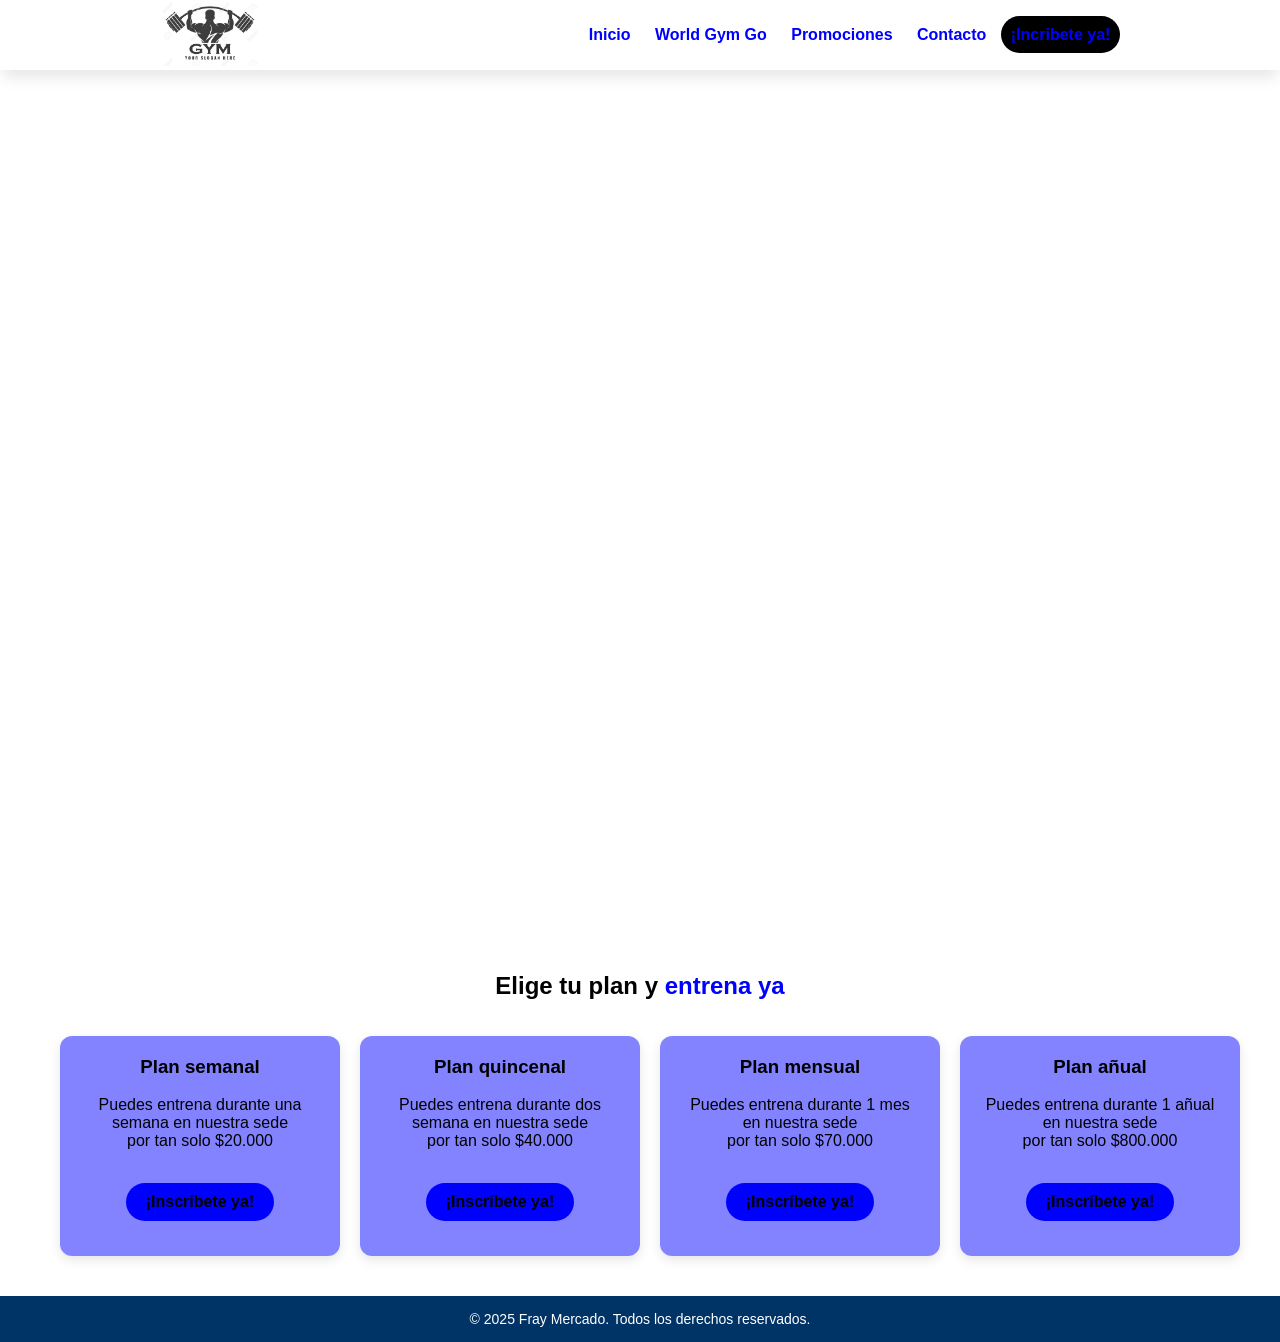
==== index.html @ 9b2919fa "Primer Parte" ====
<!DOCTYPE html>
<html lang="en">

<head>
    <meta charset="UTF-8">
    <meta name="viewport" content="width=device-width, initial-scale=1.0">
    <title>Document</title>
    <link rel="stylesheet" href="estilo.css">
     <link rel="stylesheet" href="https://cdnjs.cloudflare.com/ajax/libs/font-awesome/6.6.0/css/all.min.css">
</head>

<body>

    <header>
        <nav class="menu desktop">

            <div><a href="index.html"><img
                        src="assets/148304791-fitness-logo-design-template-design-for-gym-and-fitness-club.jpg"
                        alt=""></a></div>

            <ul>
                <li><a href="#">Inicio</a></li>
                <li><a href="#">World Gym Go</a></li>
                <li><a href="#">Promociones</a></li>
                <li><a href="#">Contacto</a></li>
                <li id="Inscribete"><a href="#">¡Incribete ya!</a></li>
            </ul>

    </nav>

        <nav class="menu mobile">

      <div><a href="index.html"><img src="assets/148304791-fitness-logo-design-template-design-for-gym-and-fitness-club.jpg" alt=""></a></div>

            <ul>
                <li><a href="#"><i class="fa-solid fa-house"></i></a></li>
                <li><a href="#"><i class="fa-solid fa-dumbbell"></i></a></li>
                <li><a href="#"><i class="fa-solid fa-tag"></i></a></li>
                <li><a href="#"><i class="fa-regular fa-phone"></i></a></li>
                <li id="Inscribete"><a href="#"><i class="fa-solid fa-sort-down"></i></a></li>
            </ul>

    </nav>

    </header>

    <div id="fondo"></div>
    <br><br><br><br>

    <h2>Elige tu plan y <span style="color: blue;">entrena ya</span></h2>
    <br><br>
    <section id="planes">

        <br><br>

        <div class="plan semanal">
            <h3>Plan semanal </h3><br>
            <p>Puedes entrena durante una semana en nuestra sede</p>
            <p class="price">por tan solo $20.000 <br><br></p>
            <a href="#" class="btn">¡Inscríbete ya!</a>
        </div>
        <div class="plan quincenal">
            <h3>Plan quincenal </h3><br>
            <p>Puedes entrena durante dos semana en nuestra sede</p>
            <p class="price">por tan solo $40.000 <br><br></p>
            <a href="#" class="btn">¡Inscríbete ya!</a>
        </div>

        <div class="plan mensual">
            <h3>Plan mensual </h3><br>
            <p>Puedes entrena durante 1 mes en nuestra sede</p>
            <p class="price">por tan solo $70.000 <br><br></p>
            <a href="#" class="btn">¡Inscríbete ya!</a>
        </div>

        <div class="plan añual">
            <h3>Plan añual </h3><br>
            <p>Puedes entrena durante 1 añual en nuestra sede</p>
            <p class="price">por tan solo $800.000 <br><br></p>
            <a href="#" class="btn">¡Inscríbete ya!</a>
        </div>
    </section>



    <footer>
        <p>&copy; 2025 Fray Mercado. Todos los derechos reservados.</p>
    </footer>

</body>

</html>
---- estilo.css ----
* {
    margin: 0;
    padding: 0;
    box-sizing: border-box;
    text-decoration: none;
    font-family: Arial, Helvetica, sans-serif;
}

html {
    scroll-behavior: smooth;
}

header {
    width: 100%;
    height: 70px;
    background-color: white;
    display: flex;
    position: fixed;
    top: 0;
    left: 0;
    z-index: 100;
    justify-content: center;
    align-items: center;
    box-shadow: 0px 10px 15px -3px rgba(0, 0, 0, 0.1);
}

header .menu {
    width: 100%;
    height: 100%;
    display: flex;
    justify-content: space-around;
    align-items: center;
}

header .menu img {
    width: 100px;
}

header .menu a {
    color: blue;
}

@media (max-width: 700px) {
    header .menu {
        flex-direction: column;
        justify-content: center;
        align-items: center;
    }

}

.header .menu ul {
    list-style: none;
}

header .menu ul li {
    font-weight: bold;
    display: inline;
    padding: 10px;
}

header .mobile{
    display: none;
    background-color: var(--oscuro);
    box-shadow: 0px 10px 15px -3px rgba(0,0,0,0.1);
}

header .mobile ul li{

    width: 60px;

    margin-top: 20px;

}

header .mobile img{
    margin-top: -40px;
    margin-bottom: -30px;
    justify-self: right;
    display: none;
}

@media (max-width: 700px){
    
    header .mobile{
        display: flex;
    }
}

#Inscribete {
    background: black;
    border-radius: 20px;
    padding: 10px;

}

#Inscribete:hover {
    background: #02c0ff;
}


@media (max-width: 700px) {
    header .desktop {
        display: none;
    }
}



#fondo {
    width: 100%;
    height: 100vh;
    display: flex;
    justify-content: center;
    align-items: center;
    flex-direction: column;
    background-image: url(https://localia.com/wp-content/uploads/2023/09/interior-gimnasio-equipos-scaled.jpg);
    background-repeat: no-repeat;
    background-size: cover;
    background-position: center center;
}

h2 {
    text-align: center;
    align-items: center;
}

#planes {
    display: flex;
    justify-content: center;
    gap: 20px;
    flex-wrap: wrap;
}

.plan {
    background: rgba(0, 0, 255, 0.486);
    border-radius: 12px;
    box-shadow: 0 4px 12px rgba(0, 0, 0, 0.1);
    width: 280px;
    padding: 20px;
    text-align: center;
    transition: transform 0.3s;
}


.btn {
    background: black;
    color: blue;
    border-radius: 15px;
    padding: 8px;
}


.plan:hover {
    transform: scale(1.05);
}

.btn {
    display: inline-block;
    background: blue;
    color: #000;
    font-weight: bold;
    padding: 10px 20px;
    border-radius: 25px;
    text-decoration: none;
    margin: 15px 0;
    transition: background 0.3s;
}

.btn:hover {
    background: #02c0ff;
}

/*pie de pagina*/
footer {
  background: #003366;   
  color: #fff;           
  text-align: center;    
  padding: 15px 0;
  margin-top: 40px;
  font-size: 14px;
}
footer p {
  margin: 0;
}
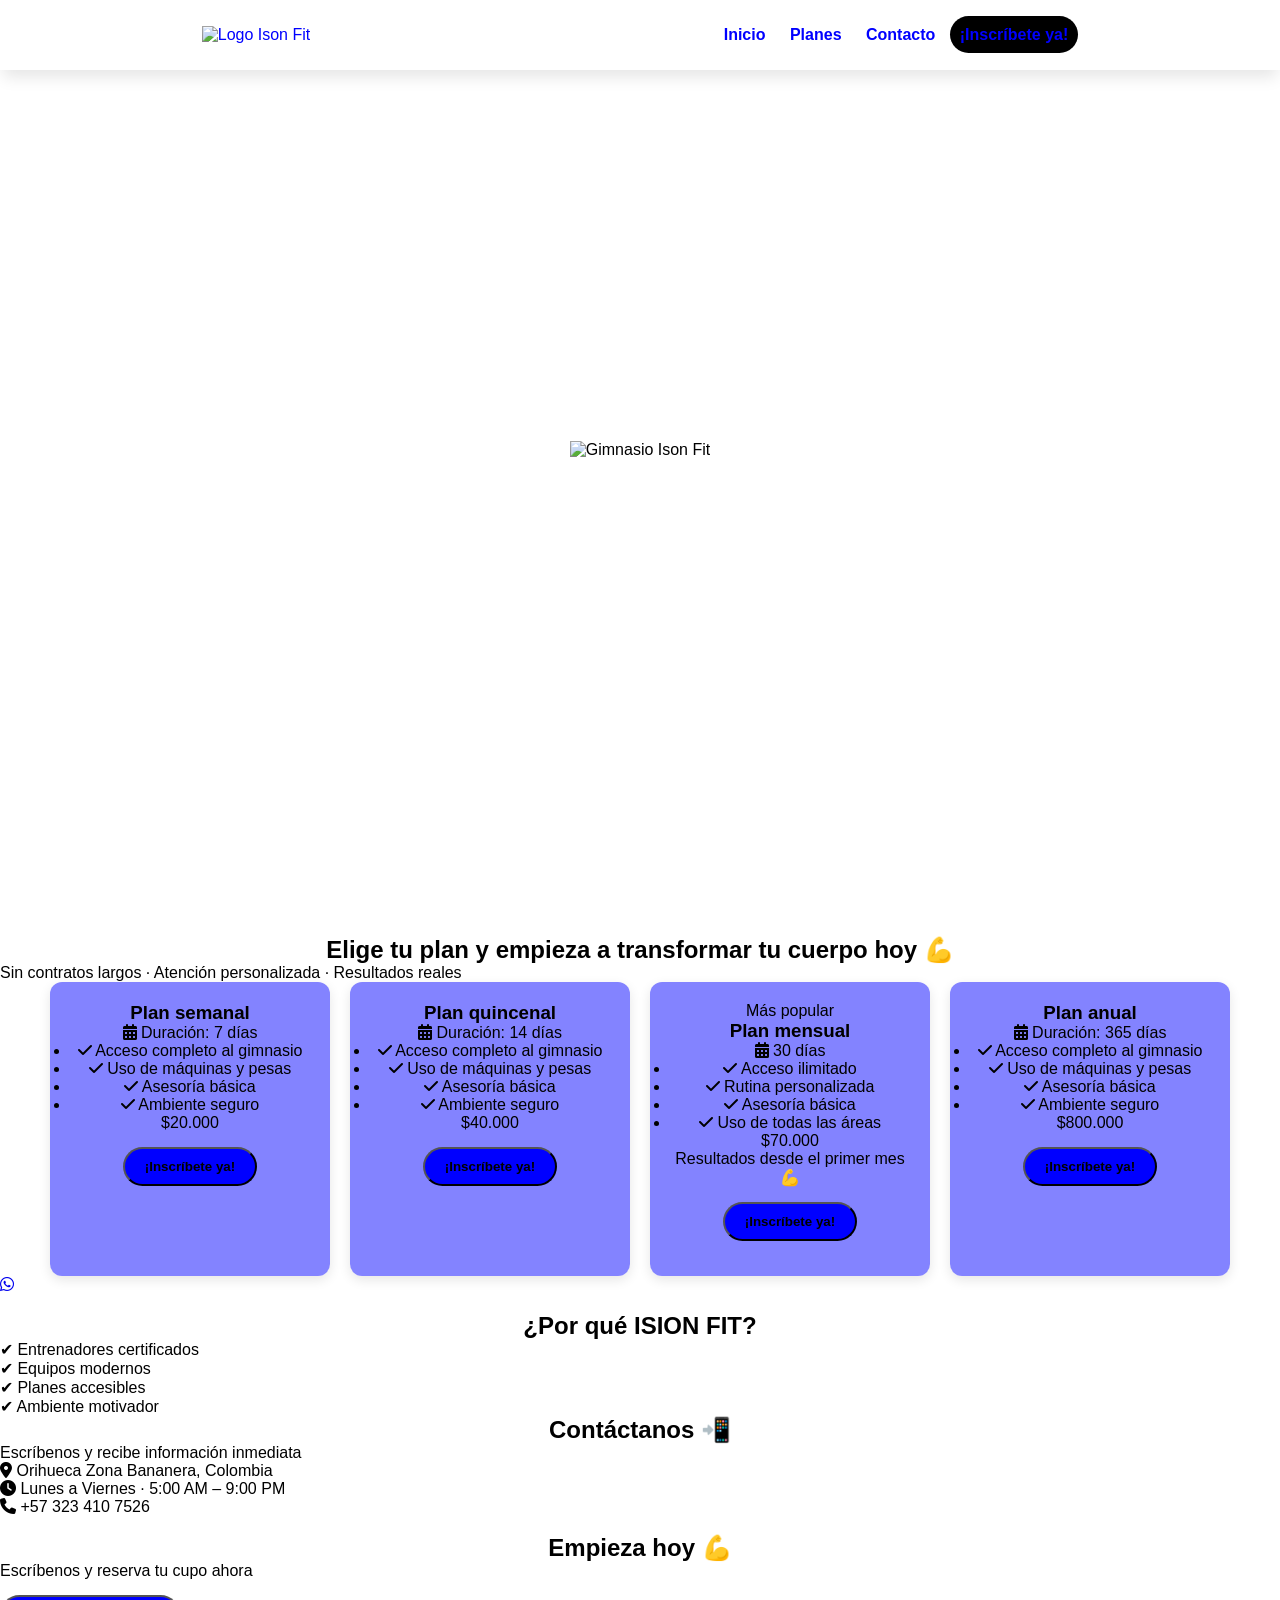
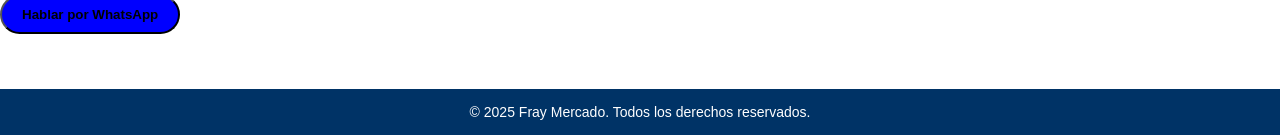
==== commit 83e1de0a: "Revise index.html mejora del index Updated the HTML structure and content for the Ison Fit gym websi" ====
--- a/index.html
+++ b/index.html
@@ -1,92 +1,204 @@
-<!DOCTYPE html>
-<html lang="en">
-
+<!doctype html>
+<html lang="es">
 <head>
-    <meta charset="UTF-8">
-    <meta name="viewport" content="width=device-width, initial-scale=1.0">
-    <title>Document</title>
-    <link rel="stylesheet" href="estilo.css">
-     <link rel="stylesheet" href="https://cdnjs.cloudflare.com/ajax/libs/font-awesome/6.6.0/css/all.min.css">
+    <meta charset="UTF-8" />
+    <meta name="viewport" content="width=device-width, initial-scale=1.0" />
+    <title>Ison Fit | Gimnasio</title>
+
+    <meta name="description"
+        content="Ison Fit Gym: planes accesibles, entrenadores certificados y ambiente motivador. Inscríbete hoy por WhatsApp.">
+
+    <link rel="stylesheet" href="estilo.css" />
+    <link rel="stylesheet"
+        href="https://cdnjs.cloudflare.com/ajax/libs/font-awesome/6.6.0/css/all.min.css" />
 </head>
 
 <body>
 
-    <header>
-        <nav class="menu desktop">
-
-            <div><a href="index.html"><img
-                        src="assets/148304791-fitness-logo-design-template-design-for-gym-and-fitness-club.jpg"
-                        alt=""></a></div>
-
-            <ul>
-                <li><a href="#">Inicio</a></li>
-                <li><a href="#">World Gym Go</a></li>
-                <li><a href="#">Promociones</a></li>
-                <li><a href="#">Contacto</a></li>
-                <li id="Inscribete"><a href="#">¡Incribete ya!</a></li>
-            </ul>
-
+<script>
+const telefono = "573234107526"; // CAMBIA por el número real del gym
+
+function whatsappPlan(plan, precio) {
+    const mensaje = `Hola 👋
+Vi la página de ISION FIT 💪
+
+Quiero inscribirme al ${plan}
+💰 Precio: $${precio}
+
+¿Me puedes contar horarios y promociones?`;
+
+    const url = `https://wa.me/${telefono}?text=${encodeURIComponent(mensaje)}`;
+    window.open(url, "_blank");
+}
+</script>
+
+<header>
+    <nav class="menu desktop">
+        <div>
+            <a href="index.html">
+                <img src="assets/logotipo_dia.jpeg" alt="Logo Ison Fit">
+            </a>
+        </div>
+
+        <ul>
+            <li><a href="#">Inicio</a></li>
+            <li><a href="#planes">Planes</a></li>
+            <li><a href="#contacto">Contacto</a></li>
+            <li id="Inscribete">
+                <a onclick="whatsappPlan('Inscripción general', 'Consultar')">
+                    ¡Inscríbete ya!
+                </a>
+            </li>
+        </ul>
     </nav>
 
-        <nav class="menu mobile">
-
-      <div><a href="index.html"><img src="assets/148304791-fitness-logo-design-template-design-for-gym-and-fitness-club.jpg" alt=""></a></div>
-
-            <ul>
-                <li><a href="#"><i class="fa-solid fa-house"></i></a></li>
-                <li><a href="#"><i class="fa-solid fa-dumbbell"></i></a></li>
-                <li><a href="#"><i class="fa-solid fa-tag"></i></a></li>
-                <li><a href="#"><i class="fa-regular fa-phone"></i></a></li>
-                <li id="Inscribete"><a href="#"><i class="fa-solid fa-sort-down"></i></a></li>
-            </ul>
-
+    <nav class="menu mobile">
+        <div>
+            <img src="assets/logotipo_dia.jpeg" alt="Logo Ison Fit">
+        </div>
+
+        <ul>
+            <li><i class="fa-solid fa-house"></i></li>
+            <li><i class="fa-solid fa-dumbbell"></i></li>
+            <li><i class="fa-solid fa-phone"></i></li>
+            <li id="Inscribete"><i class="fa-solid fa-sort-down"></i></li>
+        </ul>
     </nav>
-
-    </header>
-
-    <div id="fondo"></div>
-    <br><br><br><br>
-
-    <h2>Elige tu plan y <span style="color: blue;">entrena ya</span></h2>
-    <br><br>
-    <section id="planes">
-
-        <br><br>
-
-        <div class="plan semanal">
-            <h3>Plan semanal </h3><br>
-            <p>Puedes entrena durante una semana en nuestra sede</p>
-            <p class="price">por tan solo $20.000 <br><br></p>
-            <a href="#" class="btn">¡Inscríbete ya!</a>
-        </div>
-        <div class="plan quincenal">
-            <h3>Plan quincenal </h3><br>
-            <p>Puedes entrena durante dos semana en nuestra sede</p>
-            <p class="price">por tan solo $40.000 <br><br></p>
-            <a href="#" class="btn">¡Inscríbete ya!</a>
-        </div>
-
-        <div class="plan mensual">
-            <h3>Plan mensual </h3><br>
-            <p>Puedes entrena durante 1 mes en nuestra sede</p>
-            <p class="price">por tan solo $70.000 <br><br></p>
-            <a href="#" class="btn">¡Inscríbete ya!</a>
-        </div>
-
-        <div class="plan añual">
-            <h3>Plan añual </h3><br>
-            <p>Puedes entrena durante 1 añual en nuestra sede</p>
-            <p class="price">por tan solo $800.000 <br><br></p>
-            <a href="#" class="btn">¡Inscríbete ya!</a>
-        </div>
-    </section>
-
-
-
-    <footer>
-        <p>&copy; 2025 Fray Mercado. Todos los derechos reservados.</p>
-    </footer>
+</header>
+
+<div id="fondo">
+    <img src="assets/fondo_1.jpeg" alt="Gimnasio Ison Fit">
+</div>
+<br><br>
+<h2>Elige tu plan y empieza a transformar tu cuerpo hoy 💪</h2>
+<p>Sin contratos largos · Atención personalizada · Resultados reales</p>
+
+<section id="planes">
+
+    <div class="plan">
+        <h3>Plan semanal</h3>
+        <p class="duracion">
+  <i class="fa-solid fa-calendar-days"></i> Duración: 7 días
+</p>
+<ul class="plan-beneficios">
+  <li><i class="fa-solid fa-check"></i> Acceso completo al gimnasio</li>
+  <li><i class="fa-solid fa-check"></i> Uso de máquinas y pesas</li>
+  <li><i class="fa-solid fa-check"></i> Asesoría básica</li>
+  <li><i class="fa-solid fa-check"></i> Ambiente seguro</li>
+</ul>
+
+
+        <p class="price"> $20.000</p>
+        <button onclick="whatsappPlan('Plan semanal', 20000)" class="btn">
+            ¡Inscríbete ya!
+        </button>
+    </div>
+
+    <div class="plan">
+        <h3>Plan quincenal</h3>
+        <p class="duracion">
+  <i class="fa-solid fa-calendar-days"></i> Duración: 14 días
+</p>
+<ul class="plan-beneficios">
+  <li><i class="fa-solid fa-check"></i> Acceso completo al gimnasio</li>
+  <li><i class="fa-solid fa-check"></i> Uso de máquinas y pesas</li>
+  <li><i class="fa-solid fa-check"></i> Asesoría básica</li>
+  <li><i class="fa-solid fa-check"></i> Ambiente seguro</li>
+</ul></p>
+
+
+
+        <p class="price">$40.000</p>
+        <button onclick="whatsappPlan('Plan quincenal', 40000)" class="btn">
+            ¡Inscríbete ya!
+        </button>
+    </div>
+
+<div class="plan destacado">
+  <span class="badge">Más popular</span>
+  <h3>Plan mensual</h3>
+
+  <p class="duracion">
+    <i class="fa-solid fa-calendar-days"></i> 30 días
+  </p>
+
+  <ul class="plan-beneficios">
+    <li><i class="fa-solid fa-check"></i> Acceso ilimitado</li>
+    <li><i class="fa-solid fa-check"></i> Rutina personalizada</li>
+    <li><i class="fa-solid fa-check"></i> Asesoría básica</li>
+    <li><i class="fa-solid fa-check"></i> Uso de todas las áreas</li>
+  </ul>
+
+  <p class="price">$70.000</p>
+
+  <p class="promesa">Resultados desde el primer mes 💪</p>
+
+  <button class="btn" onclick="whatsappPlan('Plan mensual', 70000)">
+    ¡Inscríbete ya!
+  </button>
+</div>
+
+
+    <div class="plan">
+        <h3>Plan anual</h3>
+        <p class="duracion">
+  <i class="fa-solid fa-calendar-days"></i> Duración: 365 días
+</p>
+<ul class="plan-beneficios">
+  <li><i class="fa-solid fa-check"></i> Acceso completo al gimnasio</li>
+  <li><i class="fa-solid fa-check"></i> Uso de máquinas y pesas</li>
+  <li><i class="fa-solid fa-check"></i> Asesoría básica</li>
+  <li><i class="fa-solid fa-check"></i> Ambiente seguro</li>
+</ul>
+
+
+        <p class="price"> $800.000</p>
+        <button onclick="whatsappPlan('Plan anual', 800000)" class="btn">
+            ¡Inscríbete ya!
+        </button>
+    </div>
+
+</section>
+
+<a href="https://wa.me/573234107526" class="whatsapp-float" target="_blank">
+    <i class="fa-brands fa-whatsapp"></i>
+</a>
+<br><br>
+<section class="beneficios">
+    <h2>¿Por qué ISION FIT?</h2>
+    <ul>
+        <li>✔ Entrenadores certificados</li>
+        <li>✔ Equipos modernos</li>
+        <li>✔ Planes accesibles</li>
+        <li>✔ Ambiente motivador</li>
+    </ul>
+</section>
+
+<section id="contacto" class="contacto">
+  <h2>Contáctanos 📲</h2>
+  <p>Escríbenos y recibe información inmediata</p>
+
+  <div class="contacto-info">
+    <p><i class="fa-solid fa-location-dot"></i> Orihueca Zona Bananera, Colombia</p>
+    <p><i class="fa-solid fa-clock"></i> Lunes a Viernes · 5:00 AM – 9:00 PM</p>
+    <p><i class="fa-solid fa-phone"></i> +57 323 410 7526</p>
+  </div>
+</section>
+
+<br>
+<section class="cta-final">
+    <h2>Empieza hoy 💪</h2>
+    <p>Escríbenos y reserva tu cupo ahora</p>
+    <button onclick="whatsappPlan('Inscripción general', 'Consultar')" class="btn">
+        Hablar por WhatsApp
+    </button>
+</section>
+
+
+
+<footer>
+    <p>&copy; 2025 Fray Mercado. Todos los derechos reservados.</p>
+</footer>
 
 </body>
-
-</html>+</html>
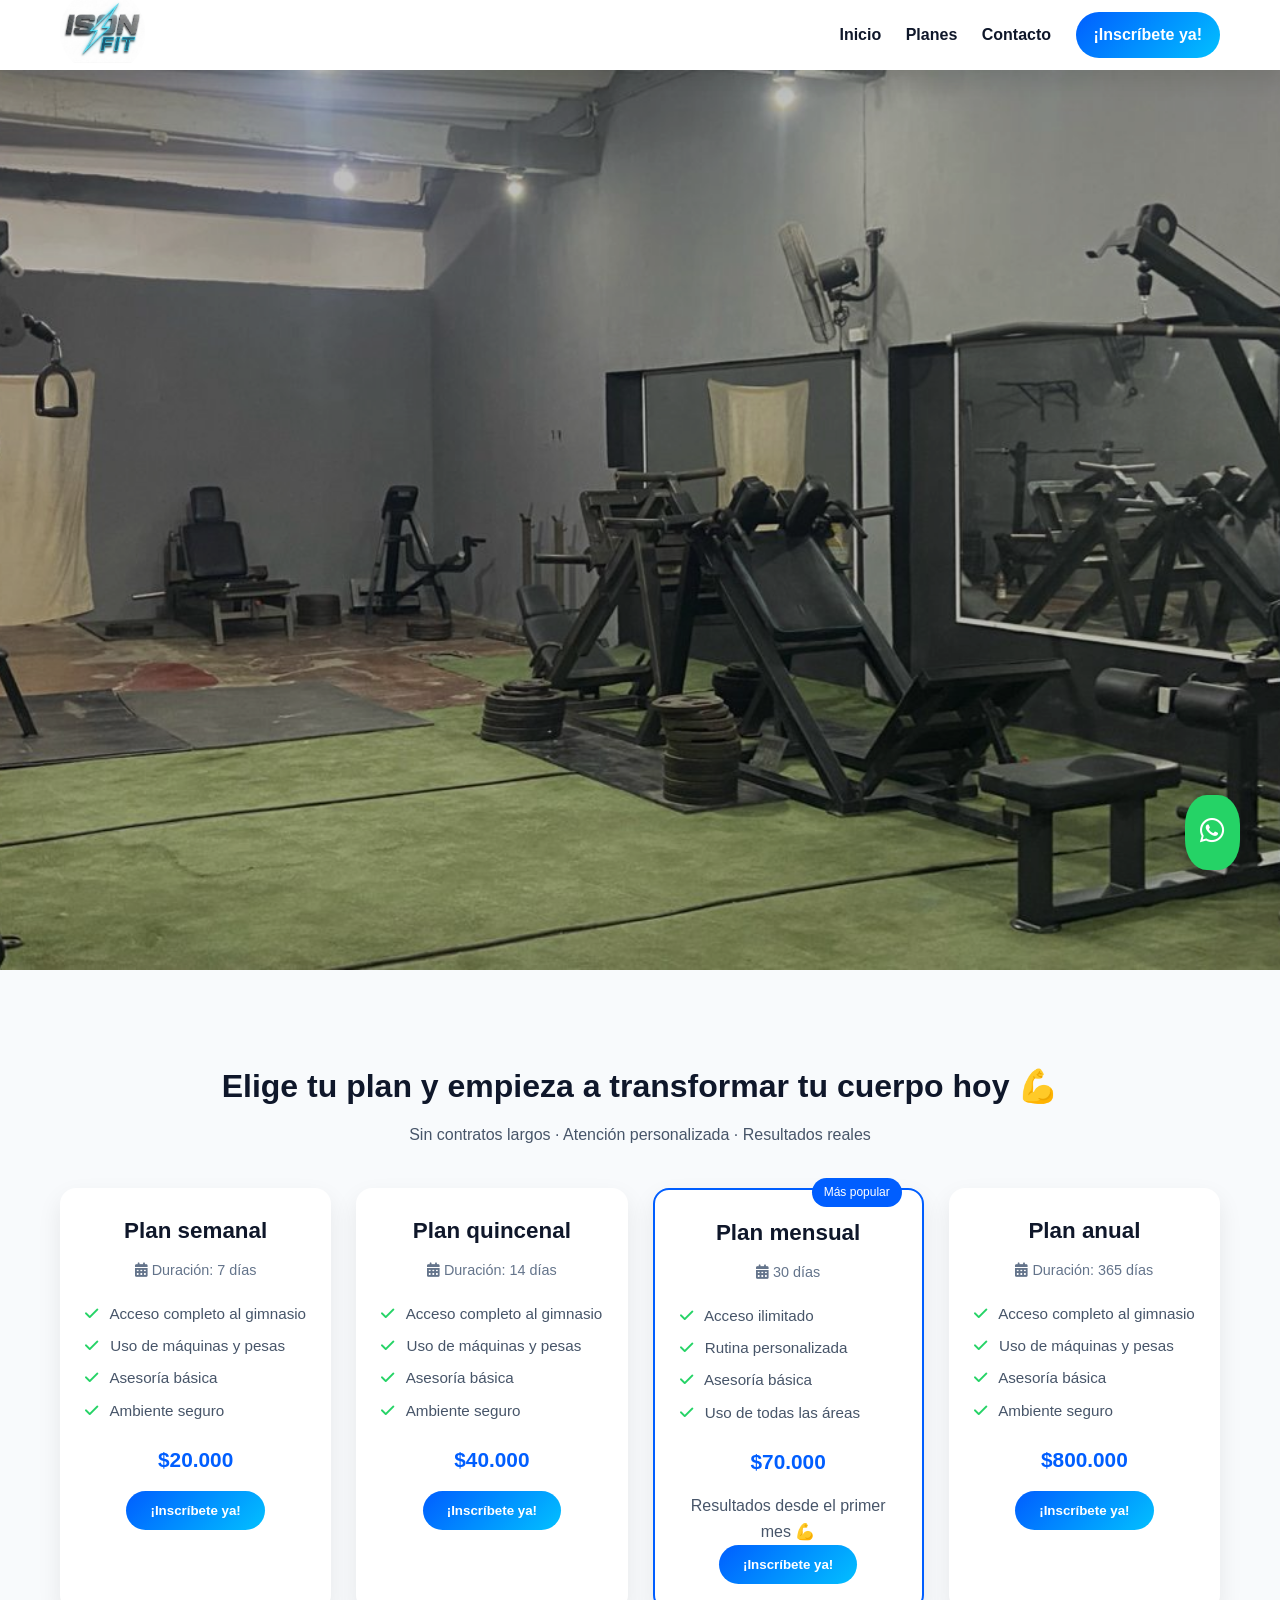
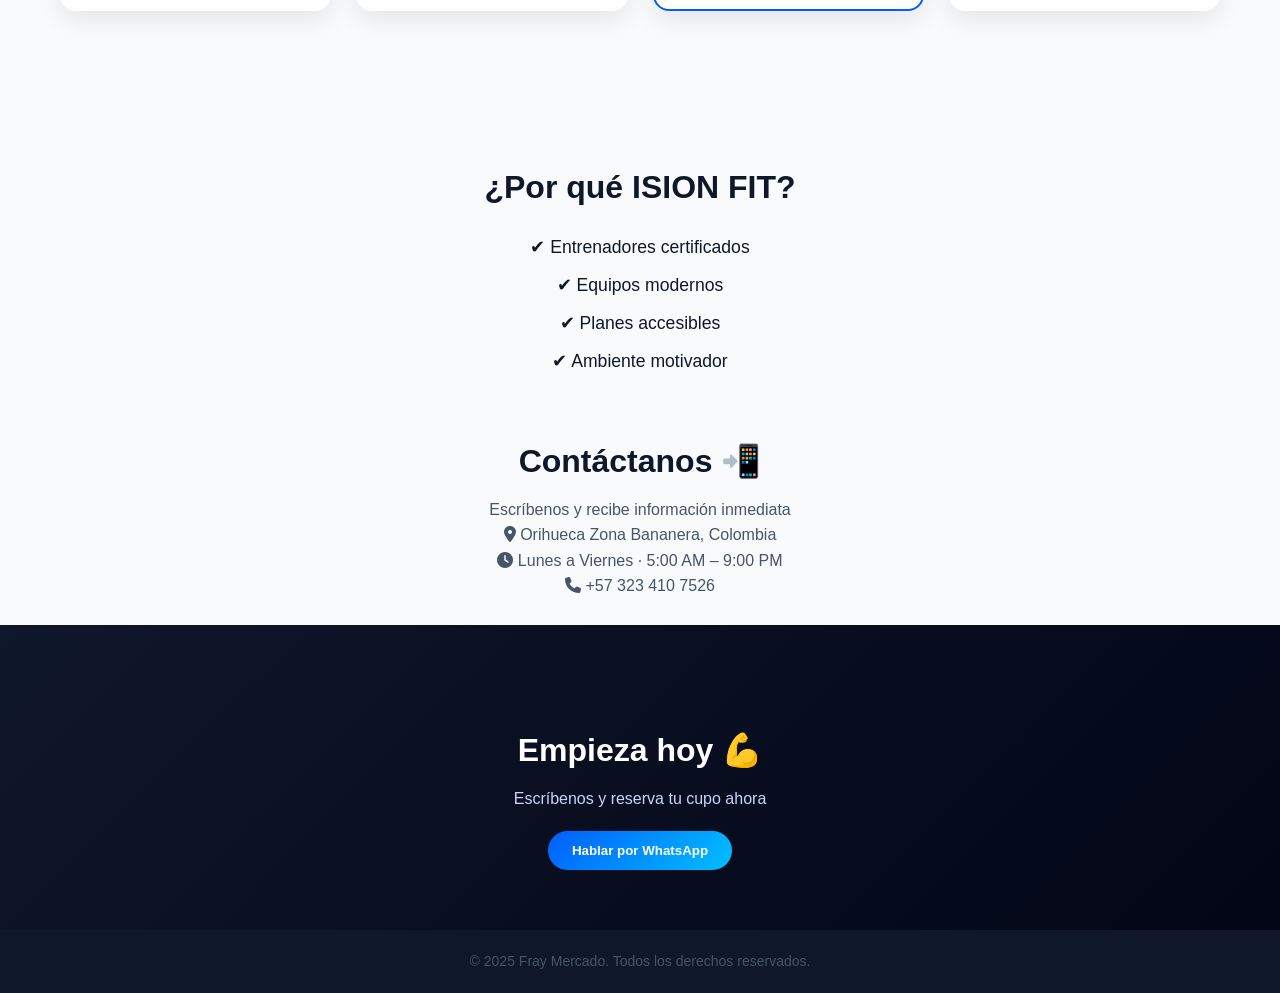
==== commit 75194b8e: "Add links to navigation icons in index.html" ====
--- a/index.html
+++ b/index.html
@@ -58,10 +58,11 @@
         </div>
 
         <ul>
-            <li><i class="fa-solid fa-house"></i></li>
-            <li><i class="fa-solid fa-dumbbell"></i></li>
-            <li><i class="fa-solid fa-phone"></i></li>
-            <li id="Inscribete"><i class="fa-solid fa-sort-down"></i></li>
+            <li><i class="fa-solid fa-house"><a href="#"></a></i></li>
+            <li><i class="fa-solid fa-dumbbell"><a href="#planes"></a></i></li>
+            <li><i class="fa-solid fa-phone"><a href="#contacto"></a></i></li>
+            <li id="Inscribete"><i class="fa-solid fa-sort-down"><a onclick="whatsappPlan('Inscripción general', 'Consultar')">
+                </a></i></li>
         </ul>
     </nav>
 </header>
--- a/estilo.css
+++ b/estilo.css
@@ -1,185 +1,309 @@
+/* =========================
+   VARIABLES (PRO)
+========================= */
+:root {
+    --primary: #005eff;
+    --secondary: #02c0ff;
+    --dark: #0f172a;
+    --light: #f8fafc;
+    --success: #25D366;
+}
+
+/* =========================
+   RESET
+========================= */
 * {
     margin: 0;
     padding: 0;
     box-sizing: border-box;
-    text-decoration: none;
-    font-family: Arial, Helvetica, sans-serif;
+    font-family: "Segoe UI", Arial, Helvetica, sans-serif;
 }
 
 html {
     scroll-behavior: smooth;
 }
 
+body {
+    background: var(--light);
+    color: var(--dark);
+    line-height: 1.6;
+}
+
+/* =========================
+   HEADER / NAV
+========================= */
 header {
     width: 100%;
     height: 70px;
-    background-color: white;
-    display: flex;
+    background: white;
     position: fixed;
     top: 0;
-    left: 0;
     z-index: 100;
-    justify-content: center;
+    box-shadow: 0 10px 20px rgba(0,0,0,0.08);
+}
+
+.menu {
+    max-width: 1200px;
+    margin: auto;
+    height: 100%;
+    padding: 0 20px;
+    display: flex;
+    justify-content: space-between;
     align-items: center;
-    box-shadow: 0px 10px 15px -3px rgba(0, 0, 0, 0.1);
-}
-
-header .menu {
-    width: 100%;
-    height: 100%;
-    display: flex;
-    justify-content: space-around;
-    align-items: center;
-}
-
-header .menu img {
-    width: 100px;
-}
-
-header .menu a {
-    color: blue;
-}
-
-@media (max-width: 700px) {
-    header .menu {
-        flex-direction: column;
-        justify-content: center;
-        align-items: center;
+}
+
+.menu img {
+    width: 85px;
+    height: 85px;
+    border-radius: 50%;
+    object-fit: contain;
+}
+
+.menu ul {
+    list-style: none;
+}
+
+.menu ul li {
+    display: inline-block;
+    margin-left: 20px;
+    font-weight: 600;
+}
+
+.menu a {
+    color: var(--dark);
+    text-decoration: none;
+    transition: color 0.3s;
+}
+
+.menu a:hover {
+    color: var(--primary);
+}
+
+/* CTA NAV */
+#Inscribete {
+    background: linear-gradient(135deg, var(--primary), var(--secondary));
+    padding: 10px 18px;
+    border-radius: 30px;
+}
+
+#Inscribete a {
+    color: white;
+}
+
+#Inscribete:hover {
+    transform: scale(1.05);
+}
+
+/* =========================
+   MOBILE MENU
+========================= */
+.mobile {
+    display: none;
+}
+
+@media (max-width: 768px) {
+    .desktop {
+        display: none;
     }
-
-}
-
-.header .menu ul {
-    list-style: none;
-}
-
-header .menu ul li {
-    font-weight: bold;
-    display: inline;
-    padding: 10px;
-}
-
-header .mobile{
-    display: none;
-    background-color: var(--oscuro);
-    box-shadow: 0px 10px 15px -3px rgba(0,0,0,0.1);
-}
-
-header .mobile ul li{
-
-    width: 60px;
-
-    margin-top: 20px;
-
-}
-
-header .mobile img{
-    margin-top: -40px;
-    margin-bottom: -30px;
-    justify-self: right;
-    display: none;
-}
-
-@media (max-width: 700px){
-    
-    header .mobile{
+    .mobile {
         display: flex;
     }
-}
-
-#Inscribete {
-    background: black;
-    border-radius: 20px;
-    padding: 10px;
-
-}
-
-#Inscribete:hover {
-    background: #02c0ff;
-}
-
-
-@media (max-width: 700px) {
-    header .desktop {
-        display: none;
+
+    .menu ul li {
+        margin-left: 12px;
     }
 }
 
-
-
+/* =========================
+   HERO
+========================= */
 #fondo {
     width: 100%;
     height: 100vh;
-    display: flex;
-    justify-content: center;
-    align-items: center;
-    flex-direction: column;
-    background-image: url(https://localia.com/wp-content/uploads/2023/09/interior-gimnasio-equipos-scaled.jpg);
-    background-repeat: no-repeat;
-    background-size: cover;
-    background-position: center center;
-}
-
+    margin-top: 70px;
+}
+
+#fondo img {
+    width: 100%;
+    height: 100%;
+    object-fit: cover;
+    filter: brightness(0.75);
+}
+
+/* =========================
+   TITULOS
+========================= */
 h2 {
     text-align: center;
-    align-items: center;
-}
-
+    font-size: clamp(1.6rem, 2.5vw, 2.2rem);
+    margin: 40px 0 10px;
+}
+
+p {
+    text-align: center;
+    color: #475569;
+}
+
+/* =========================
+   PLANES
+========================= */
 #planes {
-    display: flex;
-    justify-content: center;
-    gap: 20px;
-    flex-wrap: wrap;
+    max-width: 1200px;
+    margin: 40px auto;
+    padding: 0 20px;
+    display: grid;
+    grid-template-columns: repeat(auto-fit, minmax(260px, 1fr));
+    gap: 25px;
 }
 
 .plan {
-    background: rgba(0, 0, 255, 0.486);
-    border-radius: 12px;
-    box-shadow: 0 4px 12px rgba(0, 0, 0, 0.1);
-    width: 280px;
-    padding: 20px;
-    text-align: center;
-    transition: transform 0.3s;
-}
-
-
-.btn {
-    background: black;
-    color: blue;
-    border-radius: 15px;
-    padding: 8px;
-}
-
+    background: white;
+    border-radius: 16px;
+    padding: 25px;
+    text-align: center;
+    box-shadow: 0 10px 25px rgba(0,0,0,0.08);
+    transition: transform 0.3s, box-shadow 0.3s;
+}
 
 .plan:hover {
-    transform: scale(1.05);
-}
-
+    transform: translateY(-8px);
+    box-shadow: 0 20px 40px rgba(0,0,0,0.15);
+}
+
+.plan h3 {
+    font-size: 1.4rem;
+    margin-bottom: 10px;
+}
+
+.plan .price {
+    font-size: 1.3rem;
+    font-weight: bold;
+    color: var(--primary);
+    margin: 15px 0;
+}
+
+.plan-beneficios {
+  list-style: none;
+  margin: 20px 0;
+  text-align: left;
+}
+
+.plan-beneficios li {
+  margin: 8px 0;
+  font-size: 0.95rem;
+  color: #475569;
+}
+
+.plan-beneficios i {
+  color: var(--success);
+  margin-right: 8px;
+}
+
+.duracion,
+.acceso {
+  font-size: 0.9rem;
+  color: #64748b;
+  margin: 5px 0;
+}
+
+.destacado {
+  border: 2px solid var(--primary);
+  position: relative;
+}
+
+.badge {
+  position: absolute;
+  top: -12px;
+  right: 20px;
+  background: var(--primary);
+  color: white;
+  padding: 5px 12px;
+  font-size: 0.75rem;
+  border-radius: 20px;
+}
+
+
+/* =========================
+   BOTONES
+========================= */
 .btn {
     display: inline-block;
-    background: blue;
-    color: #000;
+    background: linear-gradient(135deg, var(--primary), var(--secondary));
+    color: white;
     font-weight: bold;
-    padding: 10px 20px;
-    border-radius: 25px;
-    text-decoration: none;
-    margin: 15px 0;
-    transition: background 0.3s;
+    padding: 12px 24px;
+    border-radius: 30px;
+    border: none;
+    cursor: pointer;
+    transition: transform 0.2s, box-shadow 0.2s;
 }
 
 .btn:hover {
-    background: #02c0ff;
-}
-
-/*pie de pagina*/
+    transform: scale(1.05);
+    box-shadow: 0 8px 20px rgba(0,0,0,0.2);
+}
+
+/* =========================
+   BENEFICIOS
+========================= */
+.beneficios {
+    max-width: 900px;
+    margin: 60px auto;
+    padding: 0 20px;
+    text-align: center;
+}
+
+.beneficios ul {
+    list-style: none;
+    margin-top: 20px;
+}
+
+.beneficios li {
+    margin: 10px 0;
+    font-size: 1.1rem;
+}
+
+/* =========================
+   CTA FINAL
+========================= */
+.cta-final {
+    background: linear-gradient(135deg, var(--dark), #020617);
+    color: white;
+    padding: 60px 20px;
+    text-align: center;
+}
+
+.cta-final p {
+    color: #cbd5f5;
+    margin-bottom: 20px;
+}
+
+/* =========================
+   WHATSAPP FLOAT
+========================= */
+.whatsapp-float {
+    position: fixed;
+    bottom: 30px;
+    right: 40px;
+    background: var(--success);
+    color: white;
+    font-size: 28px;
+    padding: 15px;
+    border-radius: 40%;
+    box-shadow: 0 10px 25px rgba(0,0,0,0.25);
+    z-index: 200;
+}
+
+/* =========================
+   FOOTER
+========================= */
 footer {
-  background: #003366;   
-  color: #fff;           
-  text-align: center;    
-  padding: 15px 0;
-  margin-top: 40px;
-  font-size: 14px;
-}
-footer p {
+    background: var(--dark);
+    color: #cbd5f5;
+    text-align: center;
+    padding: 20px;
+    font-size: 14px;
+}
+
   margin: 0;
-}+}
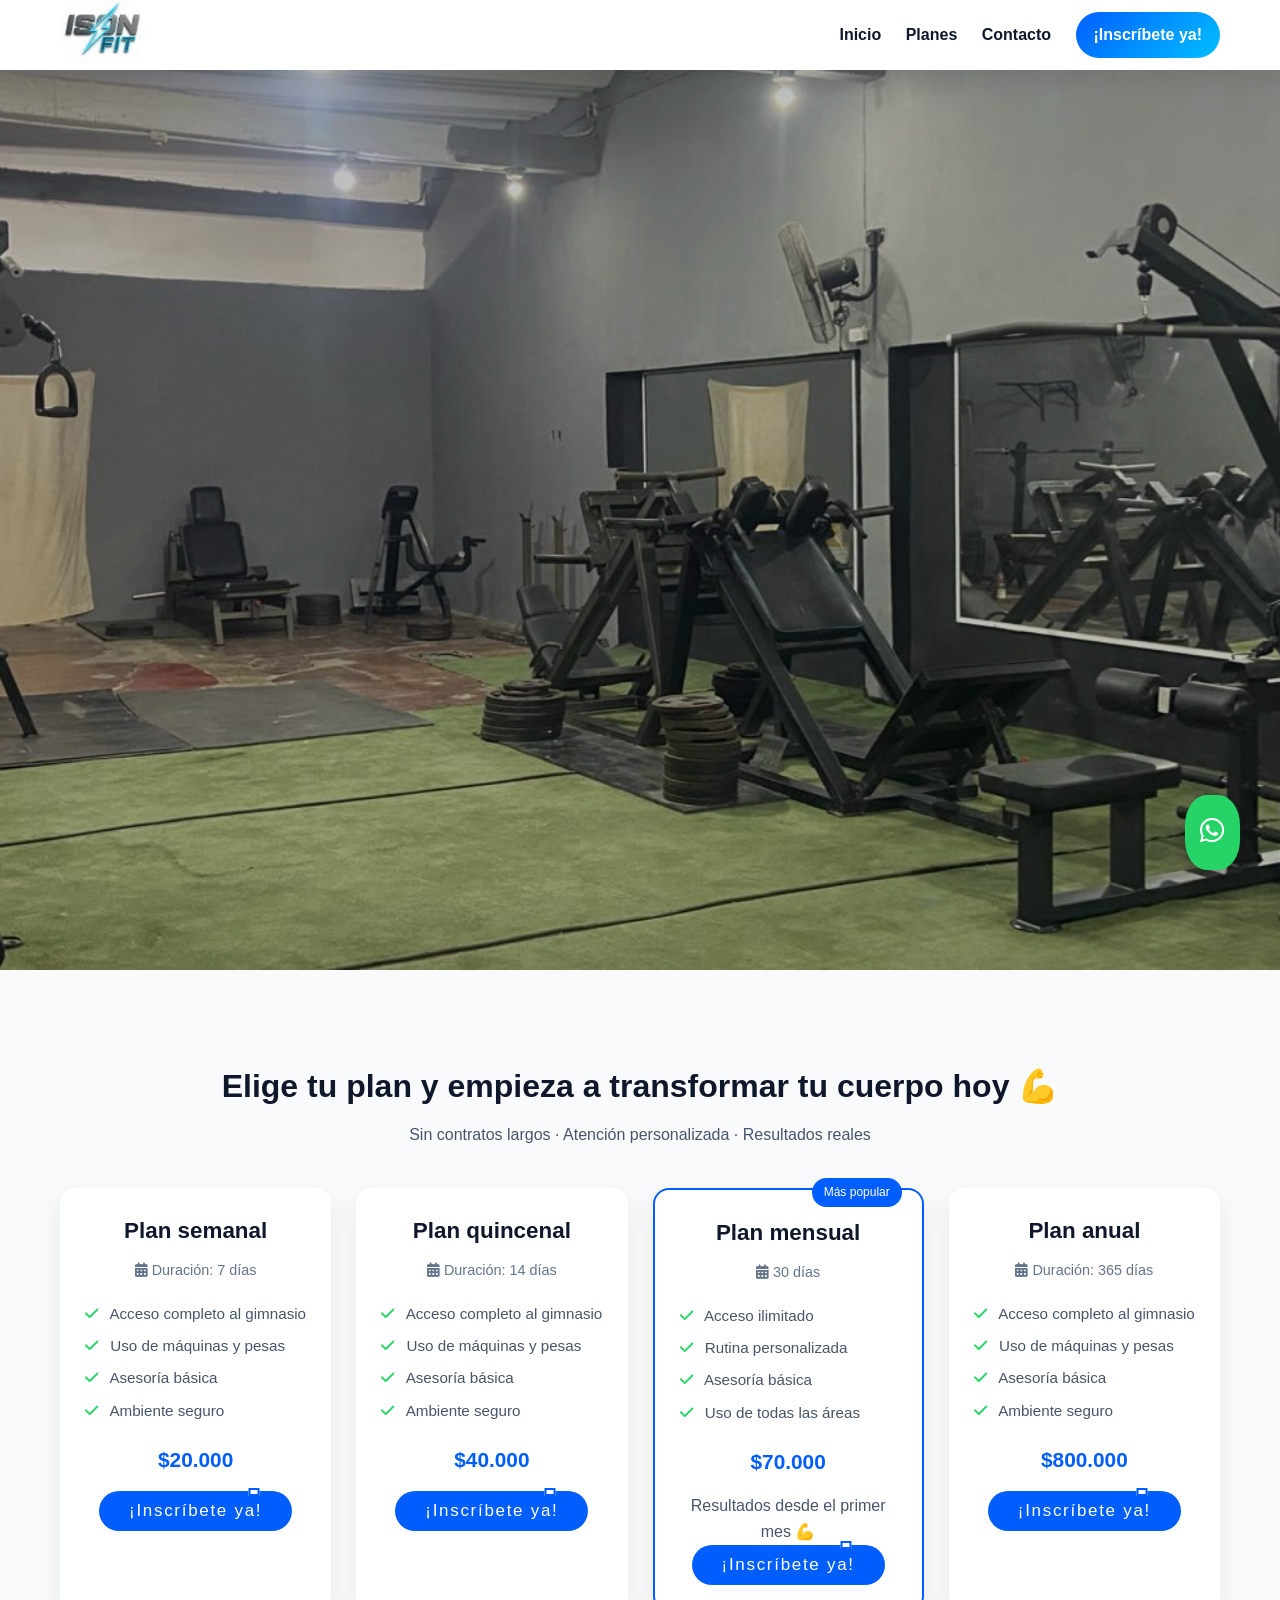
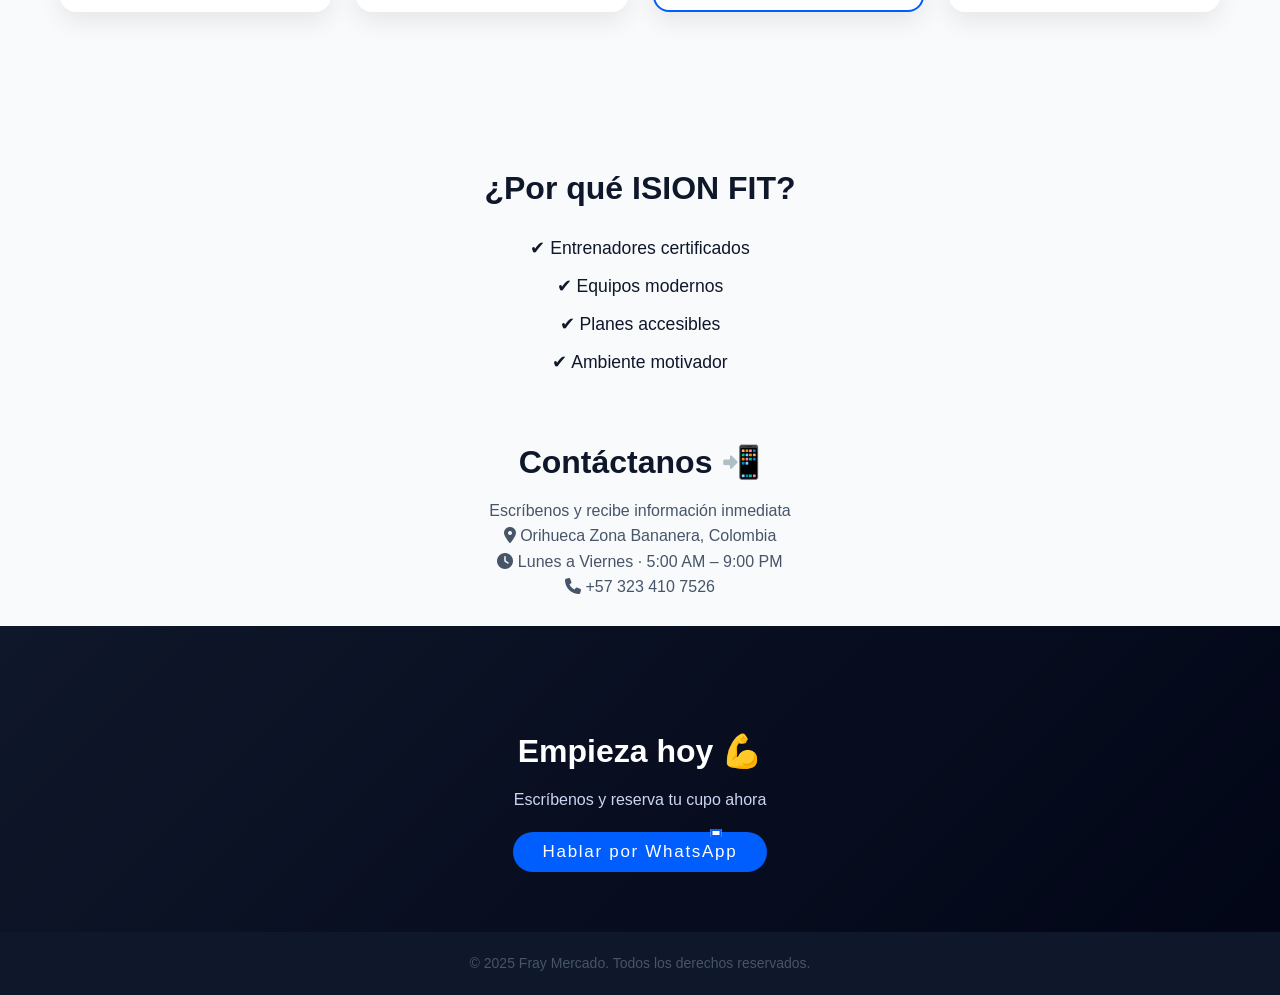
==== commit bd34825c: "Mejora de menu-mobile. index.html" ====
--- a/index.html
+++ b/index.html
@@ -52,24 +52,43 @@
         </ul>
     </nav>
 
-    <nav class="menu mobile">
-        <div>
-            <img src="assets/logotipo_dia.jpeg" alt="Logo Ison Fit">
-        </div>
-
-        <ul>
-            <li><i class="fa-solid fa-house"><a href="#"></a></i></li>
-            <li><i class="fa-solid fa-dumbbell"><a href="#planes"></a></i></li>
-            <li><i class="fa-solid fa-phone"><a href="#contacto"></a></i></li>
-            <li id="Inscribete"><i class="fa-solid fa-sort-down"><a onclick="whatsappPlan('Inscripción general', 'Consultar')">
-                </a></i></li>
-        </ul>
+
+
+        <!-- menu mobile -->
+
+<nav class="menu mobile">
+
+<img src="assets/logotipo_dia.jpeg" alt="Logo Ison Fit" id="logotipo_mobile">
+
+<input type="checkbox" id="barras">
+
+<label for="barras" class="icono">
+<i class="fa-solid fa-bars"></i>
+</label>
+
+<div class="menu-mobile">
+
+<ul class="elementos-mobile">
+
+<li><a href="#">Inicio</a></li><br>
+<li><a href="#planes">Planes</a></li><br>
+<li><a href="#contacto">Contacto</a></li>
+
+</ul>
+
+</div>
+
+</nav>
+
+</nav>
+
     </nav>
 </header>
 
 <div id="fondo">
     <img src="assets/fondo_1.jpeg" alt="Gimnasio Ison Fit">
 </div>
+
 <br><br>
 <h2>Elige tu plan y empieza a transformar tu cuerpo hoy 💪</h2>
 <p>Sin contratos largos · Atención personalizada · Resultados reales</p>
@@ -203,3 +222,4 @@
 
 </body>
 </html>
+
--- a/estilo.css
+++ b/estilo.css
@@ -91,8 +91,11 @@
 }
 
 #Inscribete:hover {
-    transform: scale(1.05);
-}
+  background: #005eff;
+  color: #fff;
+  box-shadow: 0 0 45px #005eff;
+}
+
 
 /* =========================
    MOBILE MENU
@@ -227,21 +230,79 @@
    BOTONES
 ========================= */
 .btn {
-    display: inline-block;
-    background: linear-gradient(135deg, var(--primary), var(--secondary));
-    color: white;
-    font-weight: bold;
-    padding: 12px 24px;
-    border-radius: 30px;
-    border: none;
-    cursor: pointer;
-    transition: transform 0.2s, box-shadow 0.2s;
+  letter-spacing: 0.1em;
+  padding: 10px 30px;
+  transition: 0.5s;
+  position: relative;
+  font-size: 17px;
+  background: #005eff;
+  border: none;
+  color: #fff;
+  border-radius: 30px;
+    font-family: "Segoe UI", Arial, Helvetica, sans-serif;
 }
 
 .btn:hover {
-    transform: scale(1.05);
-    box-shadow: 0 8px 20px rgba(0,0,0,0.2);
-}
+  letter-spacing: 0.25em;
+  background: #005eff;
+  color: #fff;
+  box-shadow: 0 0 45px #005eff;
+}
+
+.btn::before {
+  content: '';
+  position: absolute;
+  inset: 2px;
+  background: #0026ff;
+}
+
+.btn {
+  position: relative;
+  z-index: 1;
+}
+
+.btn i {
+  position: absolute;
+  inset: 0;
+  display: block;
+}
+
+.btn::before {
+  content: '';
+  position: absolute;
+  border: 2px solid #005eff;
+  width: 7px;
+  height: 4px;
+  top: -3.5px;
+  left: 80%;
+  background: #fffefe;
+  transform: translateX(-50%);
+  transition: 0.5s;
+}
+
+.btn:hover i::before {
+  width: 20px;
+  left: 20%;
+}
+
+.btn i::after {
+  content: '';
+  position: absolute;
+  border: 2px solid #ff1867;
+  width: 7px;
+  height: 4px;
+  bottom: -3.5px;
+  left: 20%;
+  background: #ff0000;
+  transform: translateX(-50%);
+  transition: 0.5s;
+}
+
+.btn:hover i::after {
+  width: 20px;
+  left: 80%;
+}
+
 
 /* =========================
    BENEFICIOS
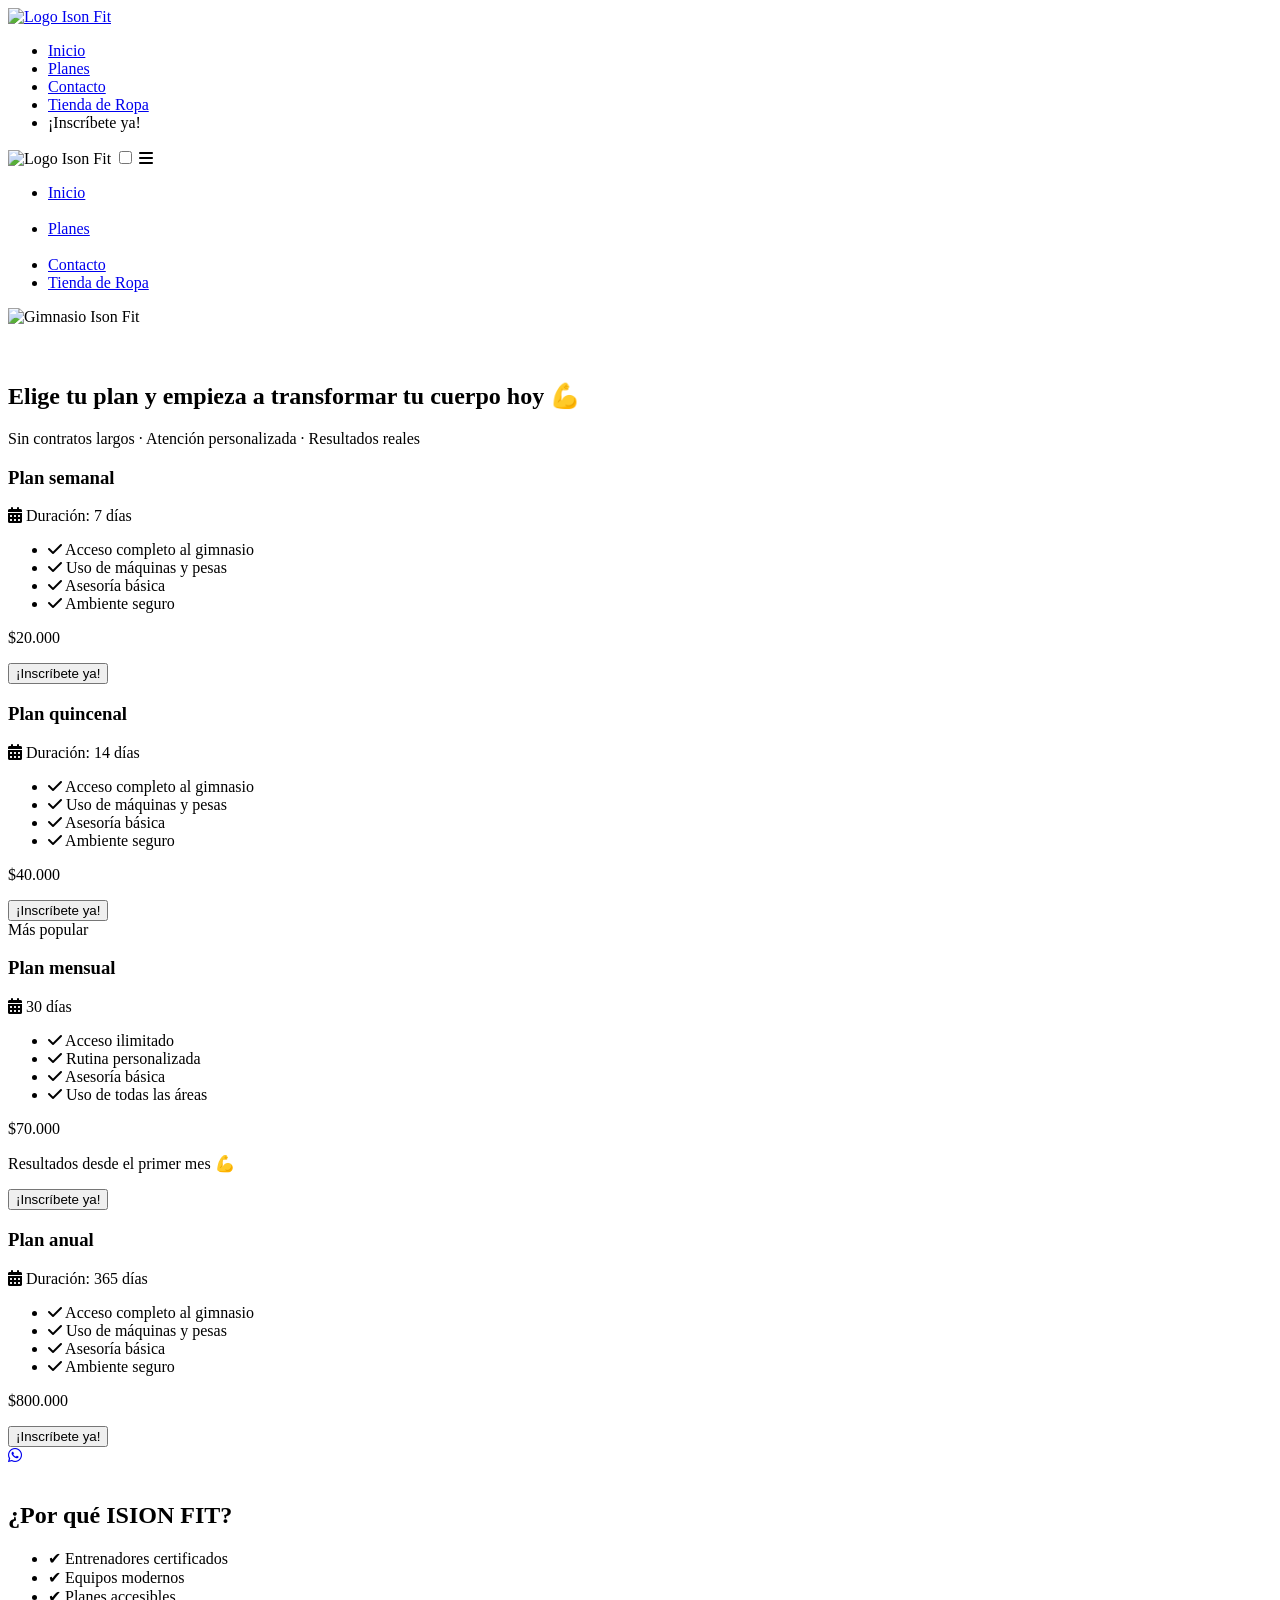
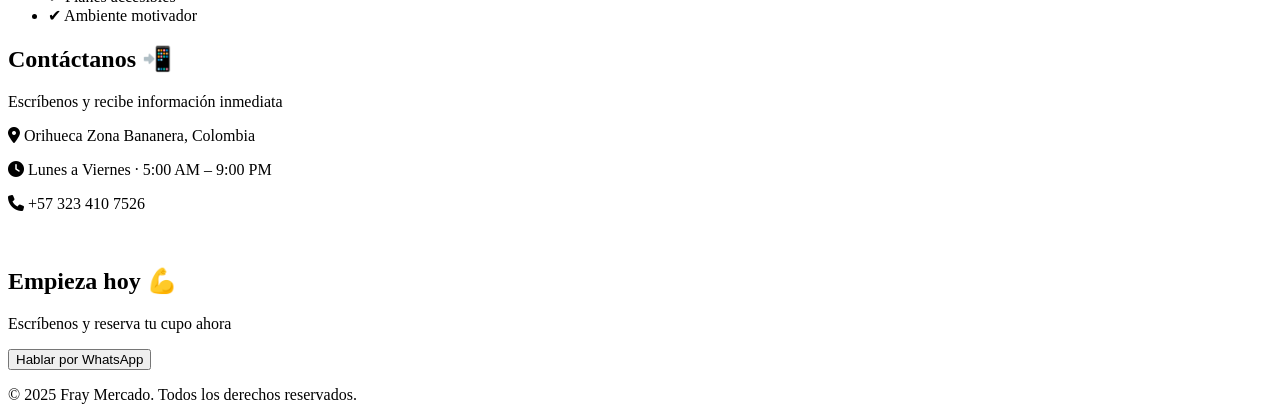
==== commit facd2d51: "Fix HTML structure and update links" ====
--- a/index.html
+++ b/index.html
@@ -1,225 +1,226 @@
-<!doctype html>
-<html lang="es">
-<head>
-    <meta charset="UTF-8" />
-    <meta name="viewport" content="width=device-width, initial-scale=1.0" />
-    <title>Ison Fit | Gimnasio</title>
-
-    <meta name="description"
-        content="Ison Fit Gym: planes accesibles, entrenadores certificados y ambiente motivador. Inscríbete hoy por WhatsApp.">
-
-    <link rel="stylesheet" href="estilo.css" />
-    <link rel="stylesheet"
-        href="https://cdnjs.cloudflare.com/ajax/libs/font-awesome/6.6.0/css/all.min.css" />
-</head>
-
-<body>
-
-<script>
-const telefono = "573234107526"; // CAMBIA por el número real del gym
-
-function whatsappPlan(plan, precio) {
-    const mensaje = `Hola 👋
-Vi la página de ISION FIT 💪
-
-Quiero inscribirme al ${plan}
-💰 Precio: $${precio}
-
-¿Me puedes contar horarios y promociones?`;
-
-    const url = `https://wa.me/${telefono}?text=${encodeURIComponent(mensaje)}`;
-    window.open(url, "_blank");
-}
-</script>
-
-<header>
-    <nav class="menu desktop">
-        <div>
-            <a href="index.html">
-                <img src="assets/logotipo_dia.jpeg" alt="Logo Ison Fit">
-            </a>
-        </div>
-
-        <ul>
-            <li><a href="#">Inicio</a></li>
-            <li><a href="#planes">Planes</a></li>
-            <li><a href="#contacto">Contacto</a></li>
-            <li id="Inscribete">
-                <a onclick="whatsappPlan('Inscripción general', 'Consultar')">
-                    ¡Inscríbete ya!
-                </a>
-            </li>
-        </ul>
-    </nav>
-
-
-
-        <!-- menu mobile -->
-
-<nav class="menu mobile">
-
-<img src="assets/logotipo_dia.jpeg" alt="Logo Ison Fit" id="logotipo_mobile">
-
-<input type="checkbox" id="barras">
-
-<label for="barras" class="icono">
-<i class="fa-solid fa-bars"></i>
-</label>
-
-<div class="menu-mobile">
-
-<ul class="elementos-mobile">
-
-<li><a href="#">Inicio</a></li><br>
-<li><a href="#planes">Planes</a></li><br>
-<li><a href="#contacto">Contacto</a></li>
-
-</ul>
-
-</div>
-
-</nav>
-
-</nav>
-
-    </nav>
-</header>
-
-<div id="fondo">
-    <img src="assets/fondo_1.jpeg" alt="Gimnasio Ison Fit">
-</div>
-
-<br><br>
-<h2>Elige tu plan y empieza a transformar tu cuerpo hoy 💪</h2>
-<p>Sin contratos largos · Atención personalizada · Resultados reales</p>
-
-<section id="planes">
-
-    <div class="plan">
-        <h3>Plan semanal</h3>
-        <p class="duracion">
-  <i class="fa-solid fa-calendar-days"></i> Duración: 7 días
-</p>
-<ul class="plan-beneficios">
-  <li><i class="fa-solid fa-check"></i> Acceso completo al gimnasio</li>
-  <li><i class="fa-solid fa-check"></i> Uso de máquinas y pesas</li>
-  <li><i class="fa-solid fa-check"></i> Asesoría básica</li>
-  <li><i class="fa-solid fa-check"></i> Ambiente seguro</li>
-</ul>
-
-
-        <p class="price"> $20.000</p>
-        <button onclick="whatsappPlan('Plan semanal', 20000)" class="btn">
-            ¡Inscríbete ya!
-        </button>
-    </div>
-
-    <div class="plan">
-        <h3>Plan quincenal</h3>
-        <p class="duracion">
-  <i class="fa-solid fa-calendar-days"></i> Duración: 14 días
-</p>
-<ul class="plan-beneficios">
-  <li><i class="fa-solid fa-check"></i> Acceso completo al gimnasio</li>
-  <li><i class="fa-solid fa-check"></i> Uso de máquinas y pesas</li>
-  <li><i class="fa-solid fa-check"></i> Asesoría básica</li>
-  <li><i class="fa-solid fa-check"></i> Ambiente seguro</li>
-</ul></p>
-
-
-
-        <p class="price">$40.000</p>
-        <button onclick="whatsappPlan('Plan quincenal', 40000)" class="btn">
-            ¡Inscríbete ya!
-        </button>
-    </div>
-
-<div class="plan destacado">
-  <span class="badge">Más popular</span>
-  <h3>Plan mensual</h3>
-
-  <p class="duracion">
-    <i class="fa-solid fa-calendar-days"></i> 30 días
-  </p>
-
-  <ul class="plan-beneficios">
-    <li><i class="fa-solid fa-check"></i> Acceso ilimitado</li>
-    <li><i class="fa-solid fa-check"></i> Rutina personalizada</li>
-    <li><i class="fa-solid fa-check"></i> Asesoría básica</li>
-    <li><i class="fa-solid fa-check"></i> Uso de todas las áreas</li>
-  </ul>
-
-  <p class="price">$70.000</p>
-
-  <p class="promesa">Resultados desde el primer mes 💪</p>
-
-  <button class="btn" onclick="whatsappPlan('Plan mensual', 70000)">
-    ¡Inscríbete ya!
-  </button>
-</div>
-
-
-    <div class="plan">
-        <h3>Plan anual</h3>
-        <p class="duracion">
-  <i class="fa-solid fa-calendar-days"></i> Duración: 365 días
-</p>
-<ul class="plan-beneficios">
-  <li><i class="fa-solid fa-check"></i> Acceso completo al gimnasio</li>
-  <li><i class="fa-solid fa-check"></i> Uso de máquinas y pesas</li>
-  <li><i class="fa-solid fa-check"></i> Asesoría básica</li>
-  <li><i class="fa-solid fa-check"></i> Ambiente seguro</li>
-</ul>
-
-
-        <p class="price"> $800.000</p>
-        <button onclick="whatsappPlan('Plan anual', 800000)" class="btn">
-            ¡Inscríbete ya!
-        </button>
-    </div>
-
-</section>
-
-<a href="https://wa.me/573234107526" class="whatsapp-float" target="_blank">
-    <i class="fa-brands fa-whatsapp"></i>
-</a>
-<br><br>
-<section class="beneficios">
-    <h2>¿Por qué ISION FIT?</h2>
-    <ul>
-        <li>✔ Entrenadores certificados</li>
-        <li>✔ Equipos modernos</li>
-        <li>✔ Planes accesibles</li>
-        <li>✔ Ambiente motivador</li>
-    </ul>
-</section>
-
-<section id="contacto" class="contacto">
-  <h2>Contáctanos 📲</h2>
-  <p>Escríbenos y recibe información inmediata</p>
-
-  <div class="contacto-info">
-    <p><i class="fa-solid fa-location-dot"></i> Orihueca Zona Bananera, Colombia</p>
-    <p><i class="fa-solid fa-clock"></i> Lunes a Viernes · 5:00 AM – 9:00 PM</p>
-    <p><i class="fa-solid fa-phone"></i> +57 323 410 7526</p>
-  </div>
-</section>
-
-<br>
-<section class="cta-final">
-    <h2>Empieza hoy 💪</h2>
-    <p>Escríbenos y reserva tu cupo ahora</p>
-    <button onclick="whatsappPlan('Inscripción general', 'Consultar')" class="btn">
-        Hablar por WhatsApp
-    </button>
-</section>
-
-
-
-<footer>
-    <p>&copy; 2025 Fray Mercado. Todos los derechos reservados.</p>
-</footer>
-
-</body>
-</html>
-
+<!doctype html>
+<html lang="es">
+<head>
+    <meta charset="UTF-8" />
+    <meta name="viewport" content="width=device-width, initial-scale=1.0" />
+    <title>Ison Fit | Gimnasio</title>
+
+    <meta name="description"
+        content="Ison Fit Gym: planes accesibles, entrenadores certificados y ambiente motivador. Inscríbete hoy por WhatsApp.">
+
+    <link rel="stylesheet" href="../assets/css/estilo.css" />
+    <link rel="stylesheet"
+        href="https://cdnjs.cloudflare.com/ajax/libs/font-awesome/6.6.0/css/all.min.css" />
+</head>
+
+<body>
+
+<script>
+const telefono = "573234107526"; // CAMBIA por el número real del gym
+
+function whatsappPlan(plan, precio) {
+    const mensaje = `Hola 👋
+Vi la página de ISION FIT 💪
+
+Quiero inscribirme al ${plan}
+💰 Precio: $${precio}
+
+¿Me puedes contar horarios y promociones?`;
+
+    const url = `https://wa.me/${telefono}?text=${encodeURIComponent(mensaje)}`;
+    window.open(url, "_blank");
+}
+</script>
+
+<header>
+    <nav class="menu desktop">
+        <div>
+            <a href="index.html">
+                <img src="assets/img/logotipo_dia.jpeg" alt="Logo Ison Fit">
+            </a>
+        </div>
+
+        <ul>
+            <li><a href="presentacion.html">Inicio</a></li>
+            <li><a href="#planes">Planes</a></li>
+            <li><a href="#contacto">Contacto</a></li>
+            <li><a href="tienda_ropa.html">Tienda de Ropa</a></li>
+            <li id="Inscribete">
+                <a onclick="whatsappPlan('Inscripción general', 'Consultar')">
+                    ¡Inscríbete ya!
+                </a>
+            </li>
+        </ul>
+    </nav>
+
+
+
+        <!-- menu mobile -->
+
+<nav class="menu mobile">
+
+<img src="assets/img/logotipo_dia.jpeg" alt="Logo Ison Fit" id="logotipo_mobile">
+
+<input type="checkbox" id="barras">
+
+<label for="barras" class="icono">
+<i class="fa-solid fa-bars"></i>
+</label>
+
+<div class="menu-mobile">
+
+<ul class="elementos-mobile">
+
+<li><a href="presentacion.html">Inicio</a></li><br>
+<li><a href="#planes">Planes</a></li><br>
+<li><a href="#contacto">Contacto</a></li>
+<li><a href="tienda_ropa.html">Tienda de Ropa</a></li>
+
+</ul>
+
+</div>
+
+</nav>
+
+</nav>
+
+    </nav>
+</header>
+
+<div id="fondo">
+    <img src="assets/img/fondo_1.jpeg" alt="Gimnasio Ison Fit">
+</div>
+
+<br><br>
+<h2>Elige tu plan y empieza a transformar tu cuerpo hoy 💪</h2>
+<p>Sin contratos largos · Atención personalizada · Resultados reales</p>
+
+<section id="planes">
+
+    <div class="plan">
+        <h3>Plan semanal</h3>
+        <p class="duracion">
+  <i class="fa-solid fa-calendar-days"></i> Duración: 7 días
+</p>
+<ul class="plan-beneficios">
+  <li><i class="fa-solid fa-check"></i> Acceso completo al gimnasio</li>
+  <li><i class="fa-solid fa-check"></i> Uso de máquinas y pesas</li>
+  <li><i class="fa-solid fa-check"></i> Asesoría básica</li>
+  <li><i class="fa-solid fa-check"></i> Ambiente seguro</li>
+</ul>
+
+
+        <p class="price"> $20.000</p>
+        <button onclick="whatsappPlan('Plan semanal', 20000)" class="btn">
+            ¡Inscríbete ya!
+        </button>
+    </div>
+
+    <div class="plan">
+        <h3>Plan quincenal</h3>
+        <p class="duracion">
+  <i class="fa-solid fa-calendar-days"></i> Duración: 14 días
+</p>
+<ul class="plan-beneficios">
+  <li><i class="fa-solid fa-check"></i> Acceso completo al gimnasio</li>
+  <li><i class="fa-solid fa-check"></i> Uso de máquinas y pesas</li>
+  <li><i class="fa-solid fa-check"></i> Asesoría básica</li>
+  <li><i class="fa-solid fa-check"></i> Ambiente seguro</li>
+</ul></p>
+
+
+
+        <p class="price">$40.000</p>
+        <button onclick="whatsappPlan('Plan quincenal', 40000)" class="btn">
+            ¡Inscríbete ya!
+        </button>
+    </div>
+
+<div class="plan destacado">
+  <span class="badge">Más popular</span>
+  <h3>Plan mensual</h3>
+
+  <p class="duracion">
+    <i class="fa-solid fa-calendar-days"></i> 30 días
+  </p>
+
+  <ul class="plan-beneficios">
+    <li><i class="fa-solid fa-check"></i> Acceso ilimitado</li>
+    <li><i class="fa-solid fa-check"></i> Rutina personalizada</li>
+    <li><i class="fa-solid fa-check"></i> Asesoría básica</li>
+    <li><i class="fa-solid fa-check"></i> Uso de todas las áreas</li>
+  </ul>
+
+  <p class="price">$70.000</p>
+
+  <p class="promesa">Resultados desde el primer mes 💪</p>
+
+  <button class="btn" onclick="whatsappPlan('Plan mensual', 70000)">
+    ¡Inscríbete ya!
+  </button>
+</div>
+
+
+    <div class="plan">
+        <h3>Plan anual</h3>
+        <p class="duracion">
+  <i class="fa-solid fa-calendar-days"></i> Duración: 365 días
+</p>
+<ul class="plan-beneficios">
+  <li><i class="fa-solid fa-check"></i> Acceso completo al gimnasio</li>
+  <li><i class="fa-solid fa-check"></i> Uso de máquinas y pesas</li>
+  <li><i class="fa-solid fa-check"></i> Asesoría básica</li>
+  <li><i class="fa-solid fa-check"></i> Ambiente seguro</li>
+</ul>
+
+
+        <p class="price"> $800.000</p>
+        <button onclick="whatsappPlan('Plan anual', 800000)" class="btn">
+            ¡Inscríbete ya!
+        </button>
+    </div>
+
+</section>
+
+<a href="https://wa.me/573234107526" class="whatsapp-float" target="_blank">
+    <i class="fa-brands fa-whatsapp"></i>
+</a>
+<br><br>
+<section class="beneficios">
+    <h2>¿Por qué ISION FIT?</h2>
+    <ul>
+        <li>✔ Entrenadores certificados</li>
+        <li>✔ Equipos modernos</li>
+        <li>✔ Planes accesibles</li>
+        <li>✔ Ambiente motivador</li>
+    </ul>
+</section>
+
+<section id="contacto" class="contacto">
+  <h2>Contáctanos 📲</h2>
+  <p>Escríbenos y recibe información inmediata</p>
+
+  <div class="contacto-info">
+    <p><i class="fa-solid fa-location-dot"></i> Orihueca Zona Bananera, Colombia</p>
+    <p><i class="fa-solid fa-clock"></i> Lunes a Viernes · 5:00 AM – 9:00 PM</p>
+    <p><i class="fa-solid fa-phone"></i> +57 323 410 7526</p>
+  </div>
+</section>
+
+<br>
+<section class="cta-final">
+    <h2>Empieza hoy 💪</h2>
+    <p>Escríbenos y reserva tu cupo ahora</p>
+    <button onclick="whatsappPlan('Inscripción general', 'Consultar')" class="btn">
+        Hablar por WhatsApp
+    </button>
+</section>
+
+
+
+<footer>
+    <p>&copy; 2025 Fray Mercado. Todos los derechos reservados.</p>
+</footer>
+
+</body>
+</html>
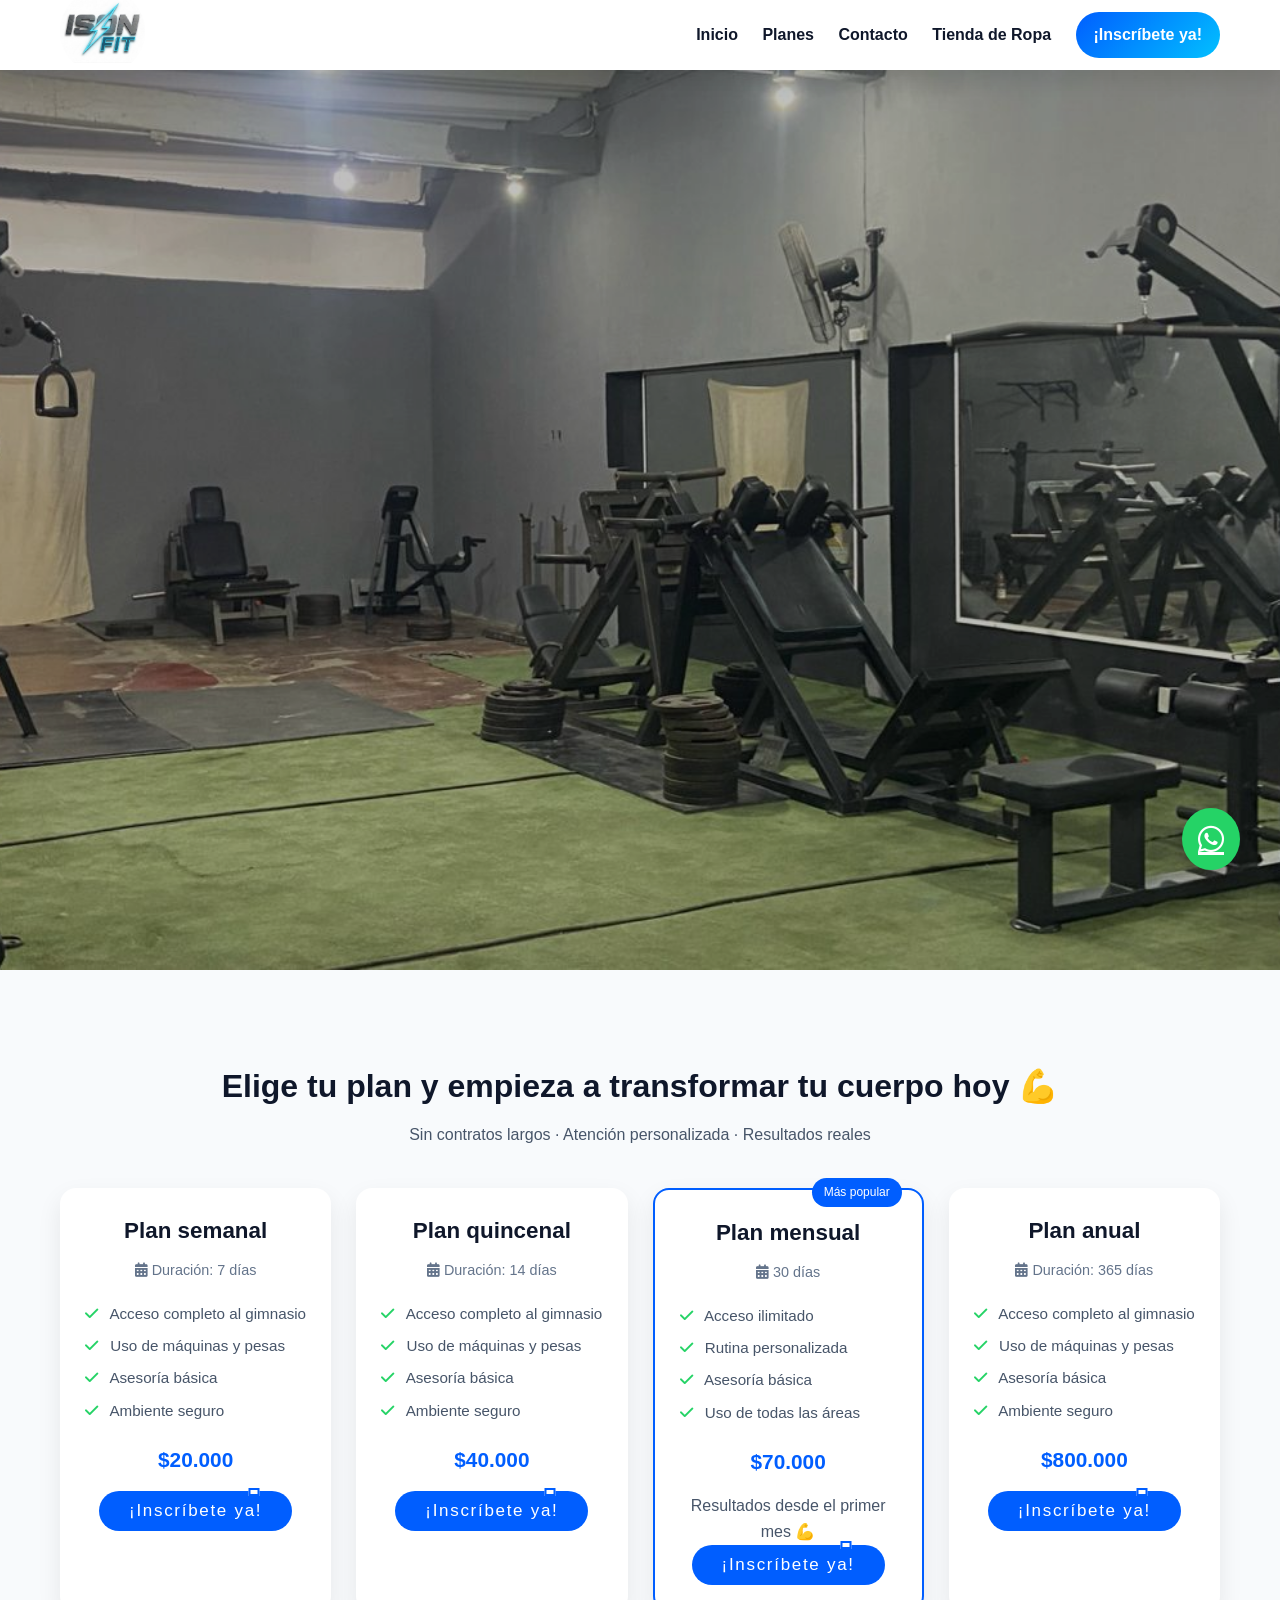
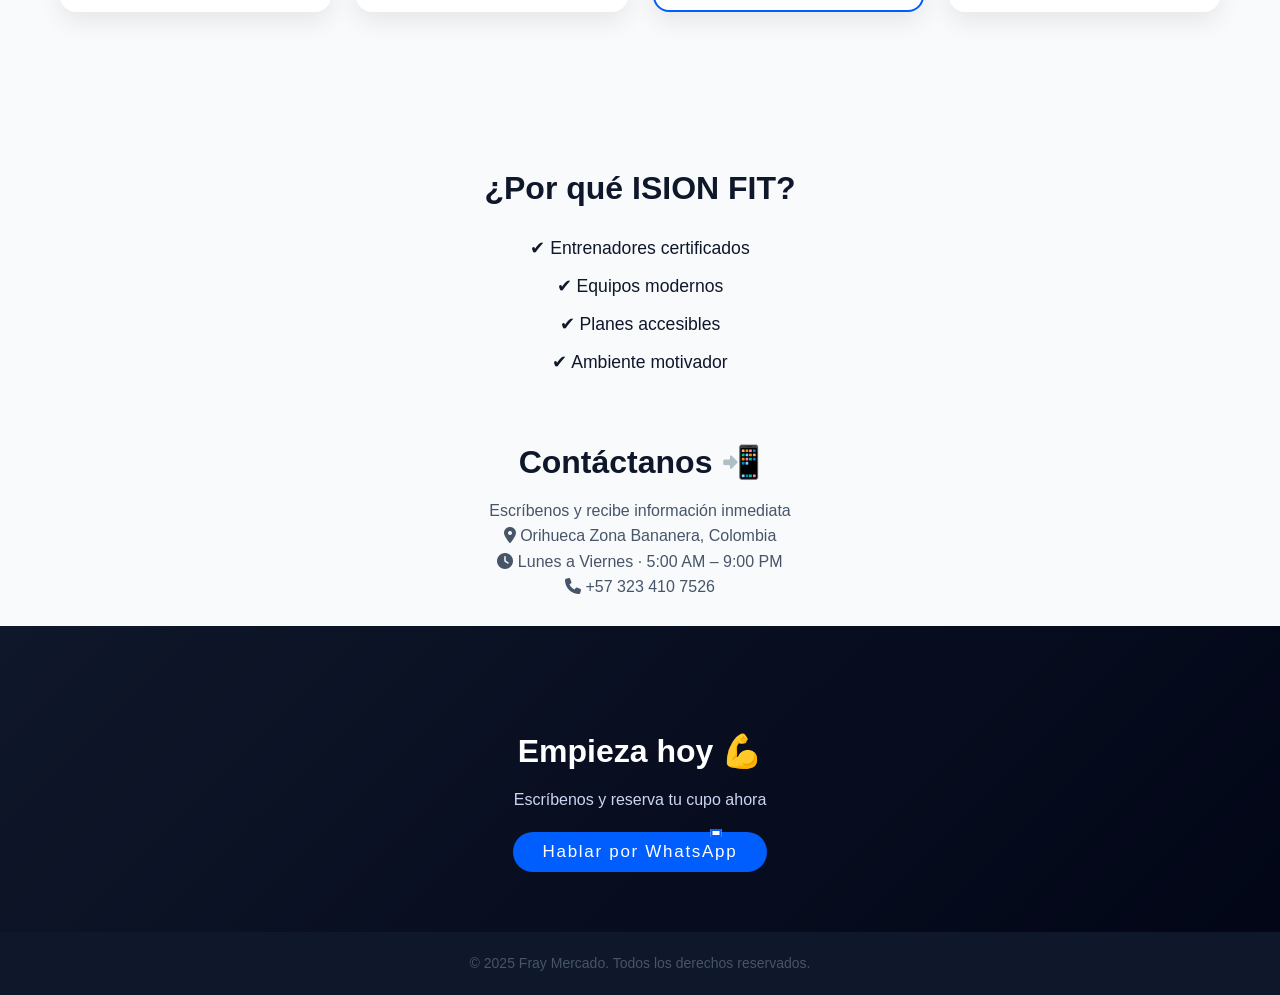
==== commit deceec33: "Fix HTML encoding issues in index.html" ====
--- a/index.html
+++ b/index.html
@@ -8,7 +8,7 @@
     <meta name="description"
         content="Ison Fit Gym: planes accesibles, entrenadores certificados y ambiente motivador. Inscríbete hoy por WhatsApp.">
 
-    <link rel="stylesheet" href="../assets/css/estilo.css" />
+    <link rel="stylesheet" href="assets/css/estilo.css" />
     <link rel="stylesheet"
         href="https://cdnjs.cloudflare.com/ajax/libs/font-awesome/6.6.0/css/all.min.css" />
 </head>
--- a/assets/css/estilo.css
+++ b/assets/css/estilo.css
@@ -0,0 +1,454 @@
+/* =========================
+   VARIABLES (PRO)
+========================= */
+:root {
+    --primary: #005eff;
+    --secondary: #02c0ff;
+    --dark: #0f172a;
+    --light: #f8fafc;
+    --success: #25D366;
+}
+
+/* =========================
+   RESET
+========================= */
+* {
+    margin: 0;
+    padding: 0;
+    box-sizing: border-box;
+    font-family: "Segoe UI", Arial, Helvetica, sans-serif;
+}
+
+html {
+    scroll-behavior: smooth;
+}
+
+body {
+    background: var(--light);
+    color: var(--dark);
+    line-height: 1.6;
+}
+
+/* =========================
+   HEADER / NAV
+========================= */
+header {
+    width: 100%;
+    height: 70px;
+    background: white;
+    position: fixed;
+    top: 0;
+    z-index: 100;
+    box-shadow: 0 10px 20px rgba(0,0,0,0.08);
+}
+
+.menu {
+    max-width: 1200px;
+    margin: auto;
+    height: 100%;
+    padding: 0 20px;
+    display: flex;
+    justify-content: space-between;
+    align-items: center;
+}
+
+.menu img {
+    width: 85px;
+    height: 85px;
+    border-radius: 50%;
+    object-fit: contain;
+}
+
+.menu ul {
+    list-style: none;
+}
+
+.menu ul li {
+    display: inline-block;
+    margin-left: 20px;
+    font-weight: 600;
+}
+
+.menu a {
+    color: var(--dark);
+    text-decoration: none;
+    transition: color 0.3s;
+}
+
+.menu a:hover {
+    color: var(--primary);
+}
+
+/* CTA NAV */
+#Inscribete {
+    background: linear-gradient(135deg, var(--primary), var(--secondary));
+    padding: 10px 18px;
+    border-radius: 30px;
+}
+
+#Inscribete a {
+    color: white;
+}
+
+
+#Inscribete:hover {
+    transform: scale(1.05);
+}
+
+#icono{
+    color: black;
+}
+
+
+/* =========================
+   MOBILE MENU
+========================= */
+
+.mobile{
+    display:none;
+}
+
+@media(max-width:700px){
+
+.desktop{
+    display:none;
+}
+
+.mobile{
+    display:flex;
+    align-items:center;
+    justify-content:space-around;
+    padding: 30px 30px;
+}
+
+#logotipo_mobile{
+    width: 85px;
+    height: 85px;
+    border-radius: 50%;
+    object-fit: contain;
+}
+
+.icono{
+    font-size:28px;
+    cursor:pointer;
+}
+
+#barras{
+    display:none;
+}
+
+.menu-mobile{
+    position:fixed;
+    top:70px;
+    right:-100%;
+    width:250px;
+    height:100vh;
+    background:#0f172a;
+    transition:0.4s;
+}
+
+#barras:checked ~ .menu-mobile{
+    right:0;
+}
+
+.elementos-mobile{
+    list-style:none;
+    padding:20px;
+}
+
+.elementos-mobile li{
+    padding:15px 0;
+}
+
+.elementos-mobile li a{
+    color:white;
+    text-decoration:none;
+    font-size:18px;
+}
+
+}
+/* =========================
+   HERO
+========================= */
+#fondo {
+    width: 100%;
+    height: 100vh;
+    margin-top: 70px;
+}
+
+#fondo img {
+    width: 100%;
+    height: 100%;
+    object-fit: cover;
+    filter: brightness(0.75);
+}
+
+
+/* =========================
+   TITULOS
+========================= */
+h2 {
+    text-align: center;
+    font-size: clamp(1.6rem, 2.5vw, 2.2rem);
+    margin: 40px 0 10px;
+}
+
+p {
+    text-align: center;
+    color: #475569;
+}
+
+/* =========================
+   PLANES
+========================= */
+#planes {
+    max-width: 1200px;
+    margin: 40px auto;
+    padding: 0 20px;
+    display: grid;
+    grid-template-columns: repeat(auto-fit, minmax(260px, 1fr));
+    gap: 25px;
+}
+
+.plan {
+    background: white;
+    border-radius: 16px;
+    padding: 25px;
+    text-align: center;
+    box-shadow: 0 10px 25px rgba(0,0,0,0.08);
+    transition: transform 0.3s, box-shadow 0.3s;
+}
+
+.plan:hover {
+    transform: translateY(-8px);
+    box-shadow: 0 20px 40px rgba(0,0,0,0.15);
+}
+
+.plan h3 {
+    font-size: 1.4rem;
+    margin-bottom: 10px;
+}
+
+.plan .price {
+    font-size: 1.3rem;
+    font-weight: bold;
+    color: var(--primary);
+    margin: 15px 0;
+}
+
+.plan-beneficios {
+  list-style: none;
+  margin: 20px 0;
+  text-align: left;
+}
+
+.plan-beneficios li {
+  margin: 8px 0;
+  font-size: 0.95rem;
+  color: #475569;
+}
+
+.plan-beneficios i {
+  color: var(--success);
+  margin-right: 8px;
+}
+
+.duracion,
+.acceso {
+  font-size: 0.9rem;
+  color: #64748b;
+  margin: 5px 0;
+}
+
+.destacado {
+  border: 2px solid var(--primary);
+  position: relative;
+}
+
+.badge {
+  position: absolute;
+  top: -12px;
+  right: 20px;
+  background: var(--primary);
+  color: white;
+  padding: 5px 12px;
+  font-size: 0.75rem;
+  border-radius: 20px;
+}
+
+
+/* =========================
+   BOTONES
+========================= */
+.bn {
+    display: inline-block;
+    background: linear-gradient(135deg, var(--primary), var(--secondary));
+    color: white;
+    font-weight: bold;
+    padding: 12px 24px;
+    border-radius: 30px;
+    border: none;
+    cursor: pointer;
+    transition: transform 0.2s, box-shadow 0.2s;
+}
+
+.bn:hover {
+    transform: scale(1.05);
+    box-shadow: 0 8px 20px rgba(0,0,0,0.2);
+}
+
+/* =========================
+   BENEFICIOS
+========================= */
+.beneficios {
+    max-width: 900px;
+    margin: 60px auto;
+    padding: 0 20px;
+    text-align: center;
+}
+
+.beneficios ul {
+    list-style: none;
+    margin-top: 20px;
+}
+
+.beneficios li {
+    margin: 10px 0;
+    font-size: 1.1rem;
+}
+
+/* =========================
+   CTA FINAL
+========================= */
+.cta-final {
+    background: linear-gradient(135deg, var(--dark), #020617);
+    color: white;
+    padding: 60px 20px;
+    text-align: center;
+}
+
+.cta-final p {
+    color: #cbd5f5;
+    margin-bottom: 20px;
+}
+
+/* =========================
+   WHATSAPP FLOAT
+========================= */
+.whatsapp-float {
+    position: fixed;
+    bottom: 30px;
+    right: 40px;
+    background: #25D366;
+    color: white;
+    font-size: 30px;
+    padding: 16px;
+    border-radius: 50%;
+    box-shadow: 0 10px 25px rgba(0,0,0,0.25);
+    z-index: 200;
+    display: flex;
+    align-items: center;
+    justify-content: center;
+    animation: pulse 2s infinite;
+}
+
+/* animación */
+@keyframes pulse {
+    0% {
+        box-shadow: 0 0 0 0 rgba(37, 211, 102, 0.6);
+    }
+    70% {
+        box-shadow: 0 0 0 15px rgba(37, 211, 102, 0);
+    }
+    100% {
+        box-shadow: 0 0 0 0 rgba(37, 211, 102, 0);
+    }
+}
+
+/* =========================
+   FOOTER
+========================= */
+footer {
+    background: var(--dark);
+    color: #cbd5f5;
+    text-align: center;
+    padding: 20px;
+    font-size: 14px;
+}
+
+/* =========================
+   prueda button
+========================= */
+.btn {
+  letter-spacing: 0.1em;
+  padding: 10px 30px;
+  transition: 0.5s;
+  position: relative;
+  font-size: 17px;
+  background: #005eff;
+  border: none;
+  color: #fff;
+  border-radius: 30px;
+    font-family: "Segoe UI", Arial, Helvetica, sans-serif;
+}
+
+.btn:hover {
+  letter-spacing: 0.25em;
+  background: #005eff;
+  color: #fff;
+  box-shadow: 0 0 45px #005eff;
+}
+
+.btn::before {
+  content: '';
+  position: absolute;
+  inset: 2px;
+  background: #0026ff;
+}
+
+.btn {
+  position: relative;
+  z-index: 1;
+}
+
+.btn i {
+  position: absolute;
+  inset: 0;
+  display: block;
+}
+
+.btn::before {
+  content: '';
+  position: absolute;
+  border: 2px solid #005eff;
+  width: 7px;
+  height: 4px;
+  top: -3.5px;
+  left: 80%;
+  background: #fffefe;
+  transform: translateX(-50%);
+  transition: 0.5s;
+}
+
+.btn:hover i::before {
+  width: 20px;
+  left: 20%;
+}
+
+.btn i::after {
+  content: '';
+  position: absolute;
+  border: 2px solid #ff1867;
+  width: 7px;
+  height: 4px;
+  bottom: -3.5px;
+  left: 20%;
+  background: #ff0000;
+  transform: translateX(-50%);
+  transition: 0.5s;
+}
+
+.btn:hover i::after {
+  width: 20px;
+  left: 80%;
+}
